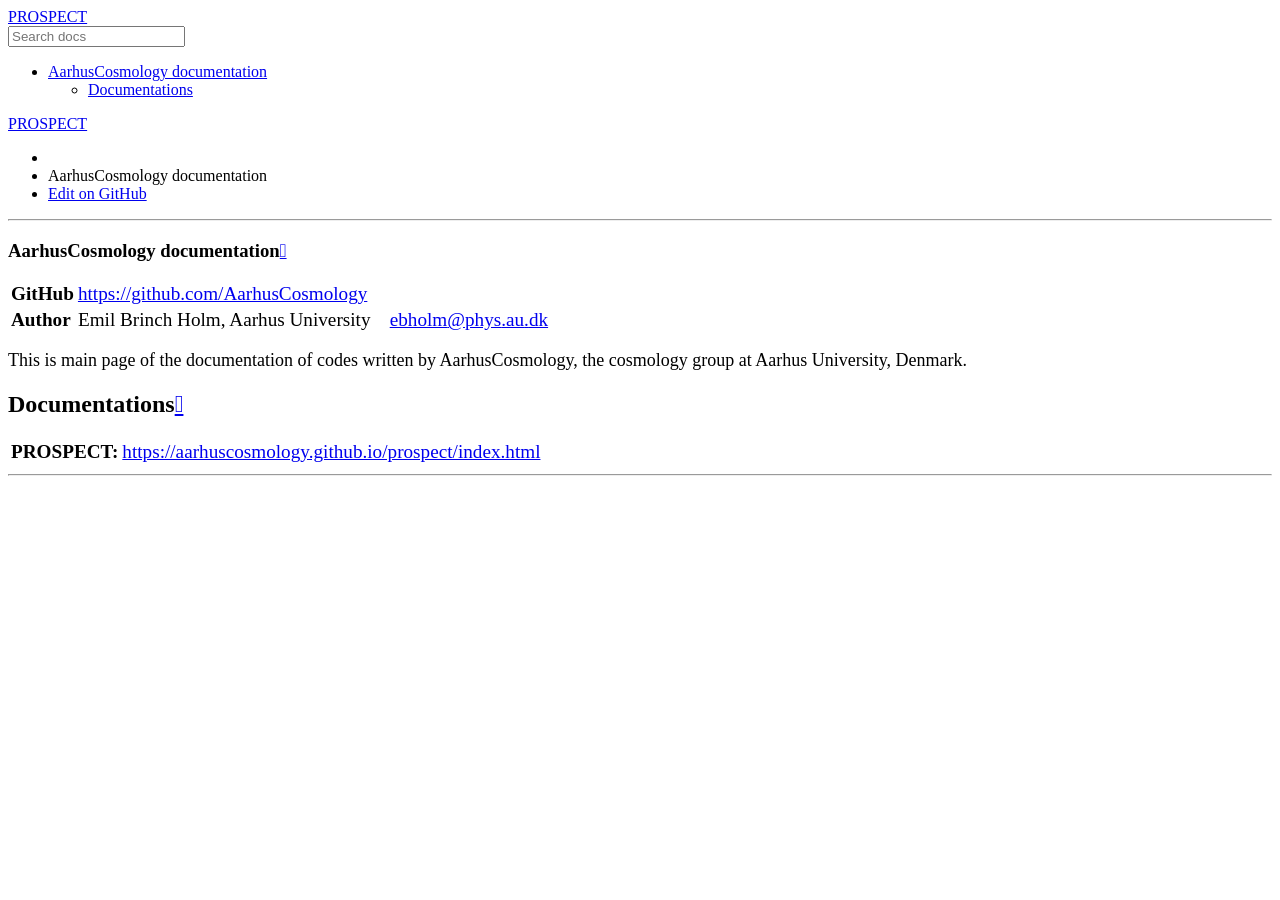
==== index.html @ 202ec763 "Uploaded main page" ====
<!DOCTYPE html>
<html class="writer-html5" lang="en" data-content_root="./">
<head>
  <meta charset="utf-8" /><meta name="generator" content="Docutils 0.18.1: http://docutils.sourceforge.net/" />

  <meta name="viewport" content="width=device-width, initial-scale=1.0" />
  <title>AarhusCosmology documentation &mdash; PROSPECT Documentation</title>
      <link rel="stylesheet" type="text/css" href="_static/pygments.css?v=dff21c97" />
      <link rel="stylesheet" type="text/css" href="_static/css/theme.css?v=19f00094" />
      <link rel="stylesheet" type="text/css" href="_static/copybutton.css?v=76b2166b" />
      <link rel="stylesheet" type="text/css" href="_static/tabs.css?v=a5c4661c" />
      <link rel="stylesheet" type="text/css" href="_static/custom.css" />

  
    <link rel="canonical" href="https://AarhusCosmology.github.io/prospect/index.html" />
  <!--[if lt IE 9]>
    <script src="_static/js/html5shiv.min.js"></script>
  <![endif]-->
  
        <script src="_static/jquery.js?v=5d32c60e"></script>
        <script src="_static/_sphinx_javascript_frameworks_compat.js?v=2cd50e6c"></script>
        <script src="_static/documentation_options.js?v=5929fcd5"></script>
        <script src="_static/doctools.js?v=888ff710"></script>
        <script src="_static/sphinx_highlight.js?v=dc90522c"></script>
        <script src="_static/clipboard.min.js?v=a7894cd8"></script>
        <script src="_static/copybutton.js?v=df1a032d"></script>
    <script src="_static/js/theme.js"></script>
    <link rel="index" title="Index" href="genindex.html" />
    <link rel="search" title="Search" href="search.html" /> 
</head>

<body class="wy-body-for-nav"> 
  <div class="wy-grid-for-nav">
    <nav data-toggle="wy-nav-shift" class="wy-nav-side">
      <div class="wy-side-scroll">
        <div class="wy-side-nav-search" >

          
          
          <a href="#" class="icon icon-home">
            PROSPECT
          </a>
<div role="search">
  <form id="rtd-search-form" class="wy-form" action="search.html" method="get">
    <input type="text" name="q" placeholder="Search docs" aria-label="Search docs" />
    <input type="hidden" name="check_keywords" value="yes" />
    <input type="hidden" name="area" value="default" />
  </form>
</div>
        </div><div class="wy-menu wy-menu-vertical" data-spy="affix" role="navigation" aria-label="Navigation menu">
              <!-- Local TOC -->
              <div class="local-toc"><ul>
<li><a class="reference internal" href="#">AarhusCosmology documentation</a><ul>
<li><a class="reference internal" href="#documentations">Documentations</a></li>
</ul>
</li>
</ul>
</div>
        </div>
      </div>
    </nav>

    <section data-toggle="wy-nav-shift" class="wy-nav-content-wrap"><nav class="wy-nav-top" aria-label="Mobile navigation menu" >
          <i data-toggle="wy-nav-top" class="fa fa-bars"></i>
          <a href="#">PROSPECT</a>
      </nav>

      <div class="wy-nav-content">
        <div class="rst-content style-external-links">
          <div role="navigation" aria-label="Page navigation">
  <ul class="wy-breadcrumbs">
      <li><a href="#" class="icon icon-home" aria-label="Home"></a></li>
      <li class="breadcrumb-item active">AarhusCosmology documentation</li>
      <li class="wy-breadcrumbs-aside">
              <a href="https://github.com///blob/index.rst" class="fa fa-github"> Edit on GitHub</a>
      </li>
  </ul>
  <hr/>
</div>
          <div role="main" class="document" itemscope="itemscope" itemtype="http://schema.org/Article">
           <div itemprop="articleBody">
             
  <section id="aarhuscosmology-documentation">
<h1>AarhusCosmology documentation<a class="headerlink" href="#aarhuscosmology-documentation" title="Link to this heading"></a></h1>
<table class="docutils field-list" style="font-size:120%">
<col class="field-name" />
<col class="field-body" />
<tbody valign="top">
<tr><td class="field-name"><b>GitHub</b></td><td class="field-body"><a class="reference external" href="https://github.com/AarhusCosmology">https://github.com/AarhusCosmology</a>&emsp;</td></tr>
<tr><td class="field-name"><b>Author</b></td><td class="field-body">Emil Brinch Holm, Aarhus University&emsp;<a class="reference external" href="mailto:ebholm&#37;&#52;&#48;phys&#46;au&#46;dk">ebholm<span>&#64;</span>phys<span>&#46;</span>au<span>&#46;</span>dk</a></td></tr>
</tbody>
</table><p><span class="raw-html"><font size="+1">This is main page of the documentation of codes written by AarhusCosmology, the cosmology group at Aarhus University, Denmark.</font></span></p>
<section id="documentations">
<h2>Documentations<a class="headerlink" href="#documentations" title="Link to this heading"></a></h2>
<table class="docutils field-list" style="font-size:120%">
<col class="field-name" />
<col class="field-body" />
<tbody valign="top">
<tr><td class="field-name"><b>PROSPECT:</b></td><td class="field-body"><a class="reference external" href="https://aarhuscosmology.github.io/prospect/index.html">https://aarhuscosmology.github.io/prospect/index.html</a>&emsp;</td></tr>
</tbody>
</table><div class="toctree-wrapper compound">
</div>
</section>
</section>


           </div>
          </div>
          <footer>

  <hr/>

  <div role="contentinfo">
    <p></p>
  </div>

   

</footer>
        </div>
      </div>
    </section>
  </div>
  <script>
      jQuery(function () {
          SphinxRtdTheme.Navigation.enable(true);
      });
  </script> 

</body>
</html>
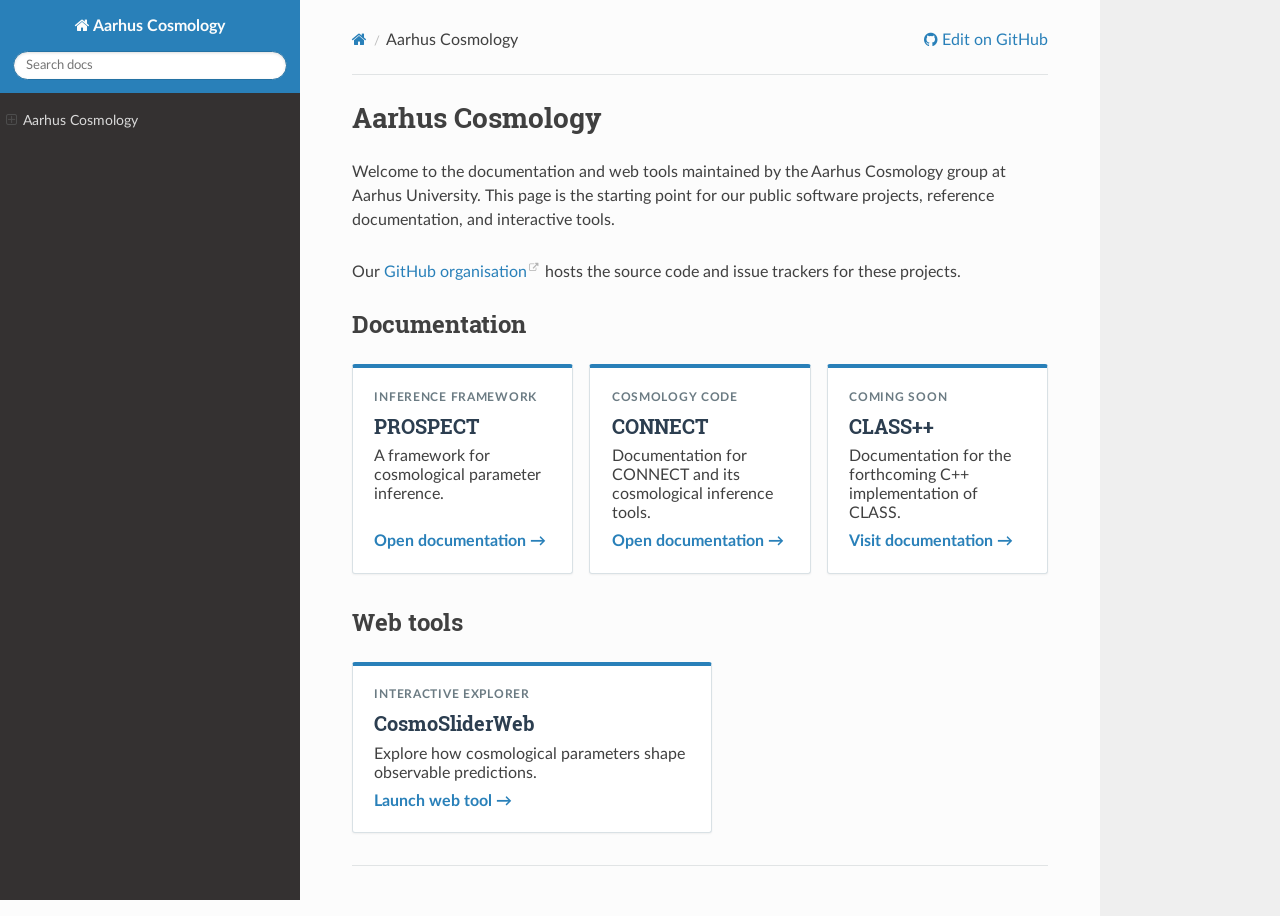
==== commit 966879a3: "Refresh Aarhus Cosmology landing page" ====
--- a/index.html
+++ b/index.html
@@ -1,29 +1,26 @@
+
+
 <!DOCTYPE html>
 <html class="writer-html5" lang="en" data-content_root="./">
 <head>
-  <meta charset="utf-8" /><meta name="generator" content="Docutils 0.18.1: http://docutils.sourceforge.net/" />
+  <meta charset="utf-8" /><meta name="viewport" content="width=device-width, initial-scale=1" />
 
   <meta name="viewport" content="width=device-width, initial-scale=1.0" />
-  <title>AarhusCosmology documentation &mdash; PROSPECT Documentation</title>
-      <link rel="stylesheet" type="text/css" href="_static/pygments.css?v=dff21c97" />
-      <link rel="stylesheet" type="text/css" href="_static/css/theme.css?v=19f00094" />
+  <title>Aarhus Cosmology &mdash; Aarhus Cosmology: Documentation &amp; Tools</title>
+      <link rel="stylesheet" type="text/css" href="_static/pygments.css?v=9451782c" />
+      <link rel="stylesheet" type="text/css" href="_static/css/theme.css?v=9edc463e" />
       <link rel="stylesheet" type="text/css" href="_static/copybutton.css?v=76b2166b" />
-      <link rel="stylesheet" type="text/css" href="_static/tabs.css?v=a5c4661c" />
-      <link rel="stylesheet" type="text/css" href="_static/custom.css" />
+      <link rel="stylesheet" type="text/css" href="_static/custom.css?v=d72ffbf7" />
 
   
-    <link rel="canonical" href="https://AarhusCosmology.github.io/prospect/index.html" />
-  <!--[if lt IE 9]>
-    <script src="_static/js/html5shiv.min.js"></script>
-  <![endif]-->
-  
-        <script src="_static/jquery.js?v=5d32c60e"></script>
-        <script src="_static/_sphinx_javascript_frameworks_compat.js?v=2cd50e6c"></script>
-        <script src="_static/documentation_options.js?v=5929fcd5"></script>
-        <script src="_static/doctools.js?v=888ff710"></script>
-        <script src="_static/sphinx_highlight.js?v=dc90522c"></script>
-        <script src="_static/clipboard.min.js?v=a7894cd8"></script>
-        <script src="_static/copybutton.js?v=df1a032d"></script>
+    <link rel="canonical" href="https://aarhuscosmology.github.io/index.html" />
+      <script src="_static/jquery.js?v=5d32c60e"></script>
+      <script src="_static/_sphinx_javascript_frameworks_compat.js?v=2cd50e6c"></script>
+      <script src="_static/documentation_options.js?v=5929fcd5"></script>
+      <script src="_static/doctools.js?v=fd6eb6e6"></script>
+      <script src="_static/sphinx_highlight.js?v=6ffebe34"></script>
+      <script src="_static/clipboard.min.js?v=a7894cd8"></script>
+      <script src="_static/copybutton.js?v=df1a032d"></script>
     <script src="_static/js/theme.js"></script>
     <link rel="index" title="Index" href="genindex.html" />
     <link rel="search" title="Search" href="search.html" /> 
@@ -38,7 +35,7 @@
           
           
           <a href="#" class="icon icon-home">
-            PROSPECT
+            Aarhus Cosmology
           </a>
 <div role="search">
   <form id="rtd-search-form" class="wy-form" action="search.html" method="get">
@@ -50,8 +47,9 @@
         </div><div class="wy-menu wy-menu-vertical" data-spy="affix" role="navigation" aria-label="Navigation menu">
               <!-- Local TOC -->
               <div class="local-toc"><ul>
-<li><a class="reference internal" href="#">AarhusCosmology documentation</a><ul>
-<li><a class="reference internal" href="#documentations">Documentations</a></li>
+<li><a class="reference internal" href="#">Aarhus Cosmology</a><ul>
+<li><a class="reference internal" href="#documentation">Documentation</a></li>
+<li><a class="reference internal" href="#web-tools">Web tools</a></li>
 </ul>
 </li>
 </ul>
@@ -62,7 +60,7 @@
 
     <section data-toggle="wy-nav-shift" class="wy-nav-content-wrap"><nav class="wy-nav-top" aria-label="Mobile navigation menu" >
           <i data-toggle="wy-nav-top" class="fa fa-bars"></i>
-          <a href="#">PROSPECT</a>
+          <a href="#">Aarhus Cosmology</a>
       </nav>
 
       <div class="wy-nav-content">
@@ -70,9 +68,9 @@
           <div role="navigation" aria-label="Page navigation">
   <ul class="wy-breadcrumbs">
       <li><a href="#" class="icon icon-home" aria-label="Home"></a></li>
-      <li class="breadcrumb-item active">AarhusCosmology documentation</li>
+      <li class="breadcrumb-item active">Aarhus Cosmology</li>
       <li class="wy-breadcrumbs-aside">
-              <a href="https://github.com///blob/index.rst" class="fa fa-github"> Edit on GitHub</a>
+              <a href="https://github.com/AarhusCosmology/aarhuscosmology.github.io/blob/main/index.rst" class="fa fa-github"> Edit on GitHub</a>
       </li>
   </ul>
   <hr/>
@@ -80,27 +78,45 @@
           <div role="main" class="document" itemscope="itemscope" itemtype="http://schema.org/Article">
            <div itemprop="articleBody">
              
-  <section id="aarhuscosmology-documentation">
-<h1>AarhusCosmology documentation<a class="headerlink" href="#aarhuscosmology-documentation" title="Link to this heading"></a></h1>
-<table class="docutils field-list" style="font-size:120%">
-<col class="field-name" />
-<col class="field-body" />
-<tbody valign="top">
-<tr><td class="field-name"><b>GitHub</b></td><td class="field-body"><a class="reference external" href="https://github.com/AarhusCosmology">https://github.com/AarhusCosmology</a>&emsp;</td></tr>
-<tr><td class="field-name"><b>Author</b></td><td class="field-body">Emil Brinch Holm, Aarhus University&emsp;<a class="reference external" href="mailto:ebholm&#37;&#52;&#48;phys&#46;au&#46;dk">ebholm<span>&#64;</span>phys<span>&#46;</span>au<span>&#46;</span>dk</a></td></tr>
-</tbody>
-</table><p><span class="raw-html"><font size="+1">This is main page of the documentation of codes written by AarhusCosmology, the cosmology group at Aarhus University, Denmark.</font></span></p>
-<section id="documentations">
-<h2>Documentations<a class="headerlink" href="#documentations" title="Link to this heading"></a></h2>
-<table class="docutils field-list" style="font-size:120%">
-<col class="field-name" />
-<col class="field-body" />
-<tbody valign="top">
-<tr><td class="field-name"><b>PROSPECT:</b></td><td class="field-body"><a class="reference external" href="https://aarhuscosmology.github.io/prospect/index.html">https://aarhuscosmology.github.io/prospect/index.html</a>&emsp;</td></tr>
-</tbody>
-</table><div class="toctree-wrapper compound">
-</div>
-</section>
+  <section id="aarhus-cosmology">
+<h1>Aarhus Cosmology<a class="headerlink" href="#aarhus-cosmology" title="Link to this heading"></a></h1>
+<p>Welcome to the documentation and web tools maintained by the Aarhus Cosmology
+group at Aarhus University. This page is the starting point for our public
+software projects, reference documentation, and interactive tools.</p>
+<p>Our <a class="reference external" href="https://github.com/AarhusCosmology">GitHub organisation</a> hosts the
+source code and issue trackers for these projects.</p>
+<section id="documentation">
+<h2>Documentation<a class="headerlink" href="#documentation" title="Link to this heading"></a></h2>
+<div class="resource-grid">
+  <a class="resource-card" href="https://aarhuscosmology.github.io/prospect/">
+    <span class="resource-type">Inference framework</span>
+    <strong>PROSPECT</strong>
+    <span>A framework for cosmological parameter inference.</span>
+    <span class="resource-link">Open documentation <span aria-hidden="true">&#8594;</span></span>
+  </a>
+  <a class="resource-card" href="https://aarhuscosmology.github.io/connect_public/">
+    <span class="resource-type">Cosmology code</span>
+    <strong>CONNECT</strong>
+    <span>Documentation for CONNECT and its cosmological inference tools.</span>
+    <span class="resource-link">Open documentation <span aria-hidden="true">&#8594;</span></span>
+  </a>
+  <a class="resource-card" href="https://aarhuscosmology.github.io/CLASSpp">
+    <span class="resource-type">Coming soon</span>
+    <strong>CLASS++</strong>
+    <span>Documentation for the forthcoming C++ implementation of CLASS.</span>
+    <span class="resource-link">Visit documentation <span aria-hidden="true">&#8594;</span></span>
+  </a>
+</div></section>
+<section id="web-tools">
+<h2>Web tools<a class="headerlink" href="#web-tools" title="Link to this heading"></a></h2>
+<div class="resource-grid resource-grid-tools">
+  <a class="resource-card" href="https://aarhuscosmology.github.io/CosmoSliderWeb/">
+    <span class="resource-type">Interactive explorer</span>
+    <strong>CosmoSliderWeb</strong>
+    <span>Explore how cosmological parameters shape observable predictions.</span>
+    <span class="resource-link">Launch web tool <span aria-hidden="true">&#8594;</span></span>
+  </a>
+</div></section>
 </section>
 
 
--- a/_static/pygments.css
+++ b/_static/pygments.css
@@ -0,0 +1,75 @@
+pre { line-height: 125%; }
+td.linenos .normal { color: #666666; background-color: transparent; padding-left: 5px; padding-right: 5px; }
+span.linenos { color: #666666; background-color: transparent; padding-left: 5px; padding-right: 5px; }
+td.linenos .special { color: #000000; background-color: #ffffc0; padding-left: 5px; padding-right: 5px; }
+span.linenos.special { color: #000000; background-color: #ffffc0; padding-left: 5px; padding-right: 5px; }
+.highlight .hll { background-color: #ffffcc }
+.highlight { background: #f6f6f6; }
+.highlight .c { color: #688F98; font-style: italic } /* Comment */
+.highlight .err { border: 1px solid #F00 } /* Error */
+.highlight .k { color: #007020; font-weight: bold } /* Keyword */
+.highlight .o { color: #666 } /* Operator */
+.highlight .ch { color: #688F98; font-style: italic } /* Comment.Hashbang */
+.highlight .cm { color: #688F98; font-style: italic } /* Comment.Multiline */
+.highlight .cp { color: #007020 } /* Comment.Preproc */
+.highlight .cpf { color: #688F98; font-style: italic } /* Comment.PreprocFile */
+.highlight .c1 { color: #688F98; font-style: italic } /* Comment.Single */
+.highlight .cs { color: #688F98; background-color: #FFF0F0 } /* Comment.Special */
+.highlight .gd { color: #A00000 } /* Generic.Deleted */
+.highlight .ge { font-style: italic } /* Generic.Emph */
+.highlight .ges { font-weight: bold; font-style: italic } /* Generic.EmphStrong */
+.highlight .gr { color: #F00 } /* Generic.Error */
+.highlight .gh { color: #000080; font-weight: bold } /* Generic.Heading */
+.highlight .gi { color: #00A000 } /* Generic.Inserted */
+.highlight .go { color: #888 } /* Generic.Output */
+.highlight .gp { color: #C65D09; font-weight: bold } /* Generic.Prompt */
+.highlight .gs { font-weight: bold } /* Generic.Strong */
+.highlight .gu { color: #800080; font-weight: bold } /* Generic.Subheading */
+.highlight .gt { color: #04D } /* Generic.Traceback */
+.highlight .kc { color: #007020; font-weight: bold } /* Keyword.Constant */
+.highlight .kd { color: #007020; font-weight: bold } /* Keyword.Declaration */
+.highlight .kn { color: #007020; font-weight: bold } /* Keyword.Namespace */
+.highlight .kp { color: #007020 } /* Keyword.Pseudo */
+.highlight .kr { color: #007020; font-weight: bold } /* Keyword.Reserved */
+.highlight .kt { color: #902000 } /* Keyword.Type */
+.highlight .m { color: #40A070 } /* Literal.Number */
+.highlight .s { color: #4070A0 } /* Literal.String */
+.highlight .na { color: #4070A0 } /* Name.Attribute */
+.highlight .nb { color: #007020 } /* Name.Builtin */
+.highlight .nc { color: #0E84B5; font-weight: bold } /* Name.Class */
+.highlight .no { color: #60ADD5 } /* Name.Constant */
+.highlight .nd { color: #555; font-weight: bold } /* Name.Decorator */
+.highlight .ni { color: #D55537; font-weight: bold } /* Name.Entity */
+.highlight .ne { color: #007020 } /* Name.Exception */
+.highlight .nf { color: #06287E } /* Name.Function */
+.highlight .nl { color: #002070; font-weight: bold } /* Name.Label */
+.highlight .nn { color: #0E84B5; font-weight: bold } /* Name.Namespace */
+.highlight .nt { color: #062873; font-weight: bold } /* Name.Tag */
+.highlight .nv { color: #D27A0A } /* Name.Variable */
+.highlight .ow { color: #007020; font-weight: bold } /* Operator.Word */
+.highlight .w { color: #BBB } /* Text.Whitespace */
+.highlight .mb { color: #40A070 } /* Literal.Number.Bin */
+.highlight .mf { color: #40A070 } /* Literal.Number.Float */
+.highlight .mh { color: #40A070 } /* Literal.Number.Hex */
+.highlight .mi { color: #40A070 } /* Literal.Number.Integer */
+.highlight .mo { color: #40A070 } /* Literal.Number.Oct */
+.highlight .sa { color: #4070A0 } /* Literal.String.Affix */
+.highlight .sb { color: #4070A0 } /* Literal.String.Backtick */
+.highlight .sc { color: #4070A0 } /* Literal.String.Char */
+.highlight .dl { color: #4070A0 } /* Literal.String.Delimiter */
+.highlight .sd { color: #4070A0; font-style: italic } /* Literal.String.Doc */
+.highlight .s2 { color: #4070A0 } /* Literal.String.Double */
+.highlight .se { color: #4070A0; font-weight: bold } /* Literal.String.Escape */
+.highlight .sh { color: #4070A0 } /* Literal.String.Heredoc */
+.highlight .si { color: #70A0D0; font-style: italic } /* Literal.String.Interpol */
+.highlight .sx { color: #C65D09 } /* Literal.String.Other */
+.highlight .sr { color: #235388 } /* Literal.String.Regex */
+.highlight .s1 { color: #4070A0 } /* Literal.String.Single */
+.highlight .ss { color: #517918 } /* Literal.String.Symbol */
+.highlight .bp { color: #007020 } /* Name.Builtin.Pseudo */
+.highlight .fm { color: #06287E } /* Name.Function.Magic */
+.highlight .vc { color: #D27A0A } /* Name.Variable.Class */
+.highlight .vg { color: #D27A0A } /* Name.Variable.Global */
+.highlight .vi { color: #D27A0A } /* Name.Variable.Instance */
+.highlight .vm { color: #D27A0A } /* Name.Variable.Magic */
+.highlight .il { color: #40A070 } /* Literal.Number.Integer.Long */
--- a/_static/css/theme.css
+++ b/_static/css/theme.css
@@ -0,0 +1,4 @@
+html{box-sizing:border-box}*,:after,:before{box-sizing:inherit}article,aside,details,figcaption,figure,footer,header,hgroup,nav,section{display:block}audio,canvas,video{display:inline-block;*display:inline;*zoom:1}[hidden],audio:not([controls]){display:none}*{-webkit-box-sizing:border-box;-moz-box-sizing:border-box;box-sizing:border-box}html{font-size:100%;-webkit-text-size-adjust:100%;-ms-text-size-adjust:100%}body{margin:0}a:active,a:hover{outline:0}abbr[title]{border-bottom:1px dotted}b,strong{font-weight:700}blockquote{margin:0}dfn{font-style:italic}ins{background:#ff9;text-decoration:none}ins,mark{color:#000}mark{background:#ff0;font-style:italic;font-weight:700}.rst-content code,.rst-content tt,code,kbd,pre,samp{font-family:monospace,serif;_font-family:courier new,monospace;font-size:1em}pre{white-space:pre}q{quotes:none}q:after,q:before{content:"";content:none}small{font-size:85%}sub,sup{font-size:75%;line-height:0;position:relative;vertical-align:baseline}sup{top:-.5em}sub{bottom:-.25em}dl,ol,ul{margin:0;padding:0;list-style:none;list-style-image:none}li{list-style:none}dd{margin:0}img{border:0;-ms-interpolation-mode:bicubic;vertical-align:middle;max-width:100%}svg:not(:root){overflow:hidden}figure,form{margin:0}label{cursor:pointer}button,input,select,textarea{font-size:100%;margin:0;vertical-align:baseline;*vertical-align:middle}button,input{line-height:normal}button,input[type=button],input[type=reset],input[type=submit]{cursor:pointer;-webkit-appearance:button;*overflow:visible}button[disabled],input[disabled]{cursor:default}input[type=search]{-webkit-appearance:textfield;-moz-box-sizing:content-box;-webkit-box-sizing:content-box;box-sizing:content-box}textarea{resize:vertical}table{border-collapse:collapse;border-spacing:0}td{vertical-align:top}.chromeframe{margin:.2em 0;background:#ccc;color:#000;padding:.2em 0}.ir{display:block;border:0;text-indent:-999em;overflow:hidden;background-color:transparent;background-repeat:no-repeat;text-align:left;direction:ltr;*line-height:0}.ir br{display:none}.hidden{display:none!important;visibility:hidden}.visuallyhidden{border:0;clip:rect(0 0 0 0);height:1px;margin:-1px;overflow:hidden;padding:0;position:absolute;width:1px}.visuallyhidden.focusable:active,.visuallyhidden.focusable:focus{clip:auto;height:auto;margin:0;overflow:visible;position:static;width:auto}.invisible{visibility:hidden}.relative{position:relative}big,small{font-size:100%}@media print{body,html,section{background:none!important}*{box-shadow:none!important;text-shadow:none!important;filter:none!important;-ms-filter:none!important}a,a:visited{text-decoration:underline}.ir a:after,a[href^="#"]:after,a[href^="javascript:"]:after{content:""}blockquote,pre{page-break-inside:avoid}thead{display:table-header-group}img,tr{page-break-inside:avoid}img{max-width:100%!important}@page{margin:.5cm}.rst-content .toctree-wrapper>p.caption,h2,h3,p{orphans:3;widows:3}.rst-content .toctree-wrapper>p.caption,h2,h3{page-break-after:avoid}}.btn,.fa:before,.icon:before,.rst-content .admonition,.rst-content .admonition-title:before,.rst-content .admonition-todo,.rst-content .attention,.rst-content .caution,.rst-content .code-block-caption .headerlink:before,.rst-content .danger,.rst-content .eqno .headerlink:before,.rst-content .error,.rst-content .hint,.rst-content .important,.rst-content .note,.rst-content .seealso,.rst-content .tip,.rst-content .warning,.rst-content code.download span:first-child:before,.rst-content dl dt .headerlink:before,.rst-content h1 .headerlink:before,.rst-content h2 .headerlink:before,.rst-content h3 .headerlink:before,.rst-content h4 .headerlink:before,.rst-content h5 .headerlink:before,.rst-content h6 .headerlink:before,.rst-content p.caption .headerlink:before,.rst-content p .headerlink:before,.rst-content table>caption .headerlink:before,.rst-content tt.download span:first-child:before,.wy-alert,.wy-dropdown .caret:before,.wy-inline-validate.wy-inline-validate-danger .wy-input-context:before,.wy-inline-validate.wy-inline-validate-info .wy-input-context:before,.wy-inline-validate.wy-inline-validate-success .wy-input-context:before,.wy-inline-validate.wy-inline-validate-warning .wy-input-context:before,.wy-menu-vertical li.current>a button.toctree-expand:before,.wy-menu-vertical li.on a button.toctree-expand:before,.wy-menu-vertical li button.toctree-expand:before,input[type=color],input[type=date],input[type=datetime-local],input[type=datetime],input[type=email],input[type=month],input[type=number],input[type=password],input[type=search],input[type=tel],input[type=text],input[type=time],input[type=url],input[type=week],select,textarea{-webkit-font-smoothing:antialiased}.clearfix{*zoom:1}.clearfix:after,.clearfix:before{display:table;content:""}.clearfix:after{clear:both}/*!
+ *  Font Awesome 4.7.0 by @davegandy - http://fontawesome.io - @fontawesome
+ *  License - http://fontawesome.io/license (Font: SIL OFL 1.1, CSS: MIT License)
+ */@font-face{font-family:FontAwesome;src:url(fonts/fontawesome-webfont.eot?674f50d287a8c48dc19ba404d20fe713);src:url(fonts/fontawesome-webfont.eot?674f50d287a8c48dc19ba404d20fe713?#iefix&v=4.7.0) format("embedded-opentype"),url(fonts/fontawesome-webfont.woff2?af7ae505a9eed503f8b8e6982036873e) format("woff2"),url(fonts/fontawesome-webfont.woff?fee66e712a8a08eef5805a46892932ad) format("woff"),url(fonts/fontawesome-webfont.ttf?b06871f281fee6b241d60582ae9369b9) format("truetype"),url(fonts/fontawesome-webfont.svg?912ec66d7572ff821749319396470bde#fontawesomeregular) format("svg");font-weight:400;font-style:normal}.fa,.icon,.rst-content .admonition-title,.rst-content .code-block-caption .headerlink,.rst-content .eqno .headerlink,.rst-content code.download span:first-child,.rst-content dl dt .headerlink,.rst-content h1 .headerlink,.rst-content h2 .headerlink,.rst-content h3 .headerlink,.rst-content h4 .headerlink,.rst-content h5 .headerlink,.rst-content h6 .headerlink,.rst-content p.caption .headerlink,.rst-content p .headerlink,.rst-content table>caption .headerlink,.rst-content tt.download span:first-child,.wy-menu-vertical li.current>a button.toctree-expand,.wy-menu-vertical li.on a button.toctree-expand,.wy-menu-vertical li button.toctree-expand{display:inline-block;font:normal normal normal 14px/1 FontAwesome;font-size:inherit;text-rendering:auto;-webkit-font-smoothing:antialiased;-moz-osx-font-smoothing:grayscale}.fa-lg{font-size:1.33333em;line-height:.75em;vertical-align:-15%}.fa-2x{font-size:2em}.fa-3x{font-size:3em}.fa-4x{font-size:4em}.fa-5x{font-size:5em}.fa-fw{width:1.28571em;text-align:center}.fa-ul{padding-left:0;margin-left:2.14286em;list-style-type:none}.fa-ul>li{position:relative}.fa-li{position:absolute;left:-2.14286em;width:2.14286em;top:.14286em;text-align:center}.fa-li.fa-lg{left:-1.85714em}.fa-border{padding:.2em .25em .15em;border:.08em solid #eee;border-radius:.1em}.fa-pull-left{float:left}.fa-pull-right{float:right}.fa-pull-left.icon,.fa.fa-pull-left,.rst-content .code-block-caption .fa-pull-left.headerlink,.rst-content .eqno .fa-pull-left.headerlink,.rst-content .fa-pull-left.admonition-title,.rst-content code.download span.fa-pull-left:first-child,.rst-content dl dt .fa-pull-left.headerlink,.rst-content h1 .fa-pull-left.headerlink,.rst-content h2 .fa-pull-left.headerlink,.rst-content h3 .fa-pull-left.headerlink,.rst-content h4 .fa-pull-left.headerlink,.rst-content h5 .fa-pull-left.headerlink,.rst-content h6 .fa-pull-left.headerlink,.rst-content p .fa-pull-left.headerlink,.rst-content table>caption .fa-pull-left.headerlink,.rst-content tt.download span.fa-pull-left:first-child,.wy-menu-vertical li.current>a button.fa-pull-left.toctree-expand,.wy-menu-vertical li.on a button.fa-pull-left.toctree-expand,.wy-menu-vertical li button.fa-pull-left.toctree-expand{margin-right:.3em}.fa-pull-right.icon,.fa.fa-pull-right,.rst-content .code-block-caption .fa-pull-right.headerlink,.rst-content .eqno .fa-pull-right.headerlink,.rst-content .fa-pull-right.admonition-title,.rst-content code.download span.fa-pull-right:first-child,.rst-content dl dt .fa-pull-right.headerlink,.rst-content h1 .fa-pull-right.headerlink,.rst-content h2 .fa-pull-right.headerlink,.rst-content h3 .fa-pull-right.headerlink,.rst-content h4 .fa-pull-right.headerlink,.rst-content h5 .fa-pull-right.headerlink,.rst-content h6 .fa-pull-right.headerlink,.rst-content p .fa-pull-right.headerlink,.rst-content table>caption .fa-pull-right.headerlink,.rst-content tt.download span.fa-pull-right:first-child,.wy-menu-vertical li.current>a button.fa-pull-right.toctree-expand,.wy-menu-vertical li.on a button.fa-pull-right.toctree-expand,.wy-menu-vertical li button.fa-pull-right.toctree-expand{margin-left:.3em}.pull-right{float:right}.pull-left{float:left}.fa.pull-left,.pull-left.icon,.rst-content .code-block-caption .pull-left.headerlink,.rst-content .eqno .pull-left.headerlink,.rst-content .pull-left.admonition-title,.rst-content code.download span.pull-left:first-child,.rst-content dl dt .pull-left.headerlink,.rst-content h1 .pull-left.headerlink,.rst-content h2 .pull-left.headerlink,.rst-content h3 .pull-left.headerlink,.rst-content h4 .pull-left.headerlink,.rst-content h5 .pull-left.headerlink,.rst-content h6 .pull-left.headerlink,.rst-content p .pull-left.headerlink,.rst-content table>caption .pull-left.headerlink,.rst-content tt.download span.pull-left:first-child,.wy-menu-vertical li.current>a button.pull-left.toctree-expand,.wy-menu-vertical li.on a button.pull-left.toctree-expand,.wy-menu-vertical li button.pull-left.toctree-expand{margin-right:.3em}.fa.pull-right,.pull-right.icon,.rst-content .code-block-caption .pull-right.headerlink,.rst-content .eqno .pull-right.headerlink,.rst-content .pull-right.admonition-title,.rst-content code.download span.pull-right:first-child,.rst-content dl dt .pull-right.headerlink,.rst-content h1 .pull-right.headerlink,.rst-content h2 .pull-right.headerlink,.rst-content h3 .pull-right.headerlink,.rst-content h4 .pull-right.headerlink,.rst-content h5 .pull-right.headerlink,.rst-content h6 .pull-right.headerlink,.rst-content p .pull-right.headerlink,.rst-content table>caption .pull-right.headerlink,.rst-content tt.download span.pull-right:first-child,.wy-menu-vertical li.current>a button.pull-right.toctree-expand,.wy-menu-vertical li.on a button.pull-right.toctree-expand,.wy-menu-vertical li button.pull-right.toctree-expand{margin-left:.3em}.fa-spin{-webkit-animation:fa-spin 2s linear infinite;animation:fa-spin 2s linear infinite}.fa-pulse{-webkit-animation:fa-spin 1s steps(8) infinite;animation:fa-spin 1s steps(8) infinite}@-webkit-keyframes fa-spin{0%{-webkit-transform:rotate(0deg);transform:rotate(0deg)}to{-webkit-transform:rotate(359deg);transform:rotate(359deg)}}@keyframes fa-spin{0%{-webkit-transform:rotate(0deg);transform:rotate(0deg)}to{-webkit-transform:rotate(359deg);transform:rotate(359deg)}}.fa-rotate-90{-ms-filter:"progid:DXImageTransform.Microsoft.BasicImage(rotation=1)";-webkit-transform:rotate(90deg);-ms-transform:rotate(90deg);transform:rotate(90deg)}.fa-rotate-180{-ms-filter:"progid:DXImageTransform.Microsoft.BasicImage(rotation=2)";-webkit-transform:rotate(180deg);-ms-transform:rotate(180deg);transform:rotate(180deg)}.fa-rotate-270{-ms-filter:"progid:DXImageTransform.Microsoft.BasicImage(rotation=3)";-webkit-transform:rotate(270deg);-ms-transform:rotate(270deg);transform:rotate(270deg)}.fa-flip-horizontal{-ms-filter:"progid:DXImageTransform.Microsoft.BasicImage(rotation=0, mirror=1)";-webkit-transform:scaleX(-1);-ms-transform:scaleX(-1);transform:scaleX(-1)}.fa-flip-vertical{-ms-filter:"progid:DXImageTransform.Microsoft.BasicImage(rotation=2, mirror=1)";-webkit-transform:scaleY(-1);-ms-transform:scaleY(-1);transform:scaleY(-1)}:root .fa-flip-horizontal,:root .fa-flip-vertical,:root .fa-rotate-90,:root .fa-rotate-180,:root .fa-rotate-270{filter:none}.fa-stack{position:relative;display:inline-block;width:2em;height:2em;line-height:2em;vertical-align:middle}.fa-stack-1x,.fa-stack-2x{position:absolute;left:0;width:100%;text-align:center}.fa-stack-1x{line-height:inherit}.fa-stack-2x{font-size:2em}.fa-inverse{color:#fff}.fa-glass:before{content:""}.fa-music:before{content:""}.fa-search:before,.icon-search:before{content:""}.fa-envelope-o:before{content:""}.fa-heart:before{content:""}.fa-star:before{content:""}.fa-star-o:before{content:""}.fa-user:before{content:""}.fa-film:before{content:""}.fa-th-large:before{content:""}.fa-th:before{content:""}.fa-th-list:before{content:""}.fa-check:before{content:""}.fa-close:before,.fa-remove:before,.fa-times:before{content:""}.fa-search-plus:before{content:""}.fa-search-minus:before{content:""}.fa-power-off:before{content:""}.fa-signal:before{content:""}.fa-cog:before,.fa-gear:before{content:""}.fa-trash-o:before{content:""}.fa-home:before,.icon-home:before{content:""}.fa-file-o:before{content:""}.fa-clock-o:before{content:""}.fa-road:before{content:""}.fa-download:before,.rst-content code.download span:first-child:before,.rst-content tt.download span:first-child:before{content:""}.fa-arrow-circle-o-down:before{content:""}.fa-arrow-circle-o-up:before{content:""}.fa-inbox:before{content:""}.fa-play-circle-o:before{content:""}.fa-repeat:before,.fa-rotate-right:before{content:""}.fa-refresh:before{content:""}.fa-list-alt:before{content:""}.fa-lock:before{content:""}.fa-flag:before{content:""}.fa-headphones:before{content:""}.fa-volume-off:before{content:""}.fa-volume-down:before{content:""}.fa-volume-up:before{content:""}.fa-qrcode:before{content:""}.fa-barcode:before{content:""}.fa-tag:before{content:""}.fa-tags:before{content:""}.fa-book:before,.icon-book:before{content:""}.fa-bookmark:before{content:""}.fa-print:before{content:""}.fa-camera:before{content:""}.fa-font:before{content:""}.fa-bold:before{content:""}.fa-italic:before{content:""}.fa-text-height:before{content:""}.fa-text-width:before{content:""}.fa-align-left:before{content:""}.fa-align-center:before{content:""}.fa-align-right:before{content:""}.fa-align-justify:before{content:""}.fa-list:before{content:""}.fa-dedent:before,.fa-outdent:before{content:""}.fa-indent:before{content:""}.fa-video-camera:before{content:""}.fa-image:before,.fa-photo:before,.fa-picture-o:before{content:""}.fa-pencil:before{content:""}.fa-map-marker:before{content:""}.fa-adjust:before{content:""}.fa-tint:before{content:""}.fa-edit:before,.fa-pencil-square-o:before{content:""}.fa-share-square-o:before{content:""}.fa-check-square-o:before{content:""}.fa-arrows:before{content:""}.fa-step-backward:before{content:""}.fa-fast-backward:before{content:""}.fa-backward:before{content:""}.fa-play:before{content:""}.fa-pause:before{content:""}.fa-stop:before{content:""}.fa-forward:before{content:""}.fa-fast-forward:before{content:""}.fa-step-forward:before{content:""}.fa-eject:before{content:""}.fa-chevron-left:before{content:""}.fa-chevron-right:before{content:""}.fa-plus-circle:before{content:""}.fa-minus-circle:before{content:""}.fa-times-circle:before,.wy-inline-validate.wy-inline-validate-danger .wy-input-context:before{content:""}.fa-check-circle:before,.wy-inline-validate.wy-inline-validate-success .wy-input-context:before{content:""}.fa-question-circle:before{content:""}.fa-info-circle:before{content:""}.fa-crosshairs:before{content:""}.fa-times-circle-o:before{content:""}.fa-check-circle-o:before{content:""}.fa-ban:before{content:""}.fa-arrow-left:before{content:""}.fa-arrow-right:before{content:""}.fa-arrow-up:before{content:""}.fa-arrow-down:before{content:""}.fa-mail-forward:before,.fa-share:before{content:""}.fa-expand:before{content:""}.fa-compress:before{content:""}.fa-plus:before{content:""}.fa-minus:before{content:""}.fa-asterisk:before{content:""}.fa-exclamation-circle:before,.rst-content .admonition-title:before,.wy-inline-validate.wy-inline-validate-info .wy-input-context:before,.wy-inline-validate.wy-inline-validate-warning .wy-input-context:before{content:""}.fa-gift:before{content:""}.fa-leaf:before{content:""}.fa-fire:before,.icon-fire:before{content:""}.fa-eye:before{content:""}.fa-eye-slash:before{content:""}.fa-exclamation-triangle:before,.fa-warning:before{content:""}.fa-plane:before{content:""}.fa-calendar:before{content:""}.fa-random:before{content:""}.fa-comment:before{content:""}.fa-magnet:before{content:""}.fa-chevron-up:before{content:""}.fa-chevron-down:before{content:""}.fa-retweet:before{content:""}.fa-shopping-cart:before{content:""}.fa-folder:before{content:""}.fa-folder-open:before{content:""}.fa-arrows-v:before{content:""}.fa-arrows-h:before{content:""}.fa-bar-chart-o:before,.fa-bar-chart:before{content:""}.fa-twitter-square:before{content:""}.fa-facebook-square:before{content:""}.fa-camera-retro:before{content:""}.fa-key:before{content:""}.fa-cogs:before,.fa-gears:before{content:""}.fa-comments:before{content:""}.fa-thumbs-o-up:before{content:""}.fa-thumbs-o-down:before{content:""}.fa-star-half:before{content:""}.fa-heart-o:before{content:""}.fa-sign-out:before{content:""}.fa-linkedin-square:before{content:""}.fa-thumb-tack:before{content:""}.fa-external-link:before{content:""}.fa-sign-in:before{content:""}.fa-trophy:before{content:""}.fa-github-square:before{content:""}.fa-upload:before{content:""}.fa-lemon-o:before{content:""}.fa-phone:before{content:""}.fa-square-o:before{content:""}.fa-bookmark-o:before{content:""}.fa-phone-square:before{content:""}.fa-twitter:before{content:""}.fa-facebook-f:before,.fa-facebook:before{content:""}.fa-github:before,.icon-github:before{content:""}.fa-unlock:before{content:""}.fa-credit-card:before{content:""}.fa-feed:before,.fa-rss:before{content:""}.fa-hdd-o:before{content:""}.fa-bullhorn:before{content:""}.fa-bell:before{content:""}.fa-certificate:before{content:""}.fa-hand-o-right:before{content:""}.fa-hand-o-left:before{content:""}.fa-hand-o-up:before{content:""}.fa-hand-o-down:before{content:""}.fa-arrow-circle-left:before,.icon-circle-arrow-left:before{content:""}.fa-arrow-circle-right:before,.icon-circle-arrow-right:before{content:""}.fa-arrow-circle-up:before{content:""}.fa-arrow-circle-down:before{content:""}.fa-globe:before{content:""}.fa-wrench:before{content:""}.fa-tasks:before{content:""}.fa-filter:before{content:""}.fa-briefcase:before{content:""}.fa-arrows-alt:before{content:""}.fa-group:before,.fa-users:before{content:""}.fa-chain:before,.fa-link:before,.icon-link:before{content:""}.fa-cloud:before{content:""}.fa-flask:before{content:""}.fa-cut:before,.fa-scissors:before{content:""}.fa-copy:before,.fa-files-o:before{content:""}.fa-paperclip:before{content:""}.fa-floppy-o:before,.fa-save:before{content:""}.fa-square:before{content:""}.fa-bars:before,.fa-navicon:before,.fa-reorder:before{content:""}.fa-list-ul:before{content:""}.fa-list-ol:before{content:""}.fa-strikethrough:before{content:""}.fa-underline:before{content:""}.fa-table:before{content:""}.fa-magic:before{content:""}.fa-truck:before{content:""}.fa-pinterest:before{content:""}.fa-pinterest-square:before{content:""}.fa-google-plus-square:before{content:""}.fa-google-plus:before{content:""}.fa-money:before{content:""}.fa-caret-down:before,.icon-caret-down:before,.wy-dropdown .caret:before{content:""}.fa-caret-up:before{content:""}.fa-caret-left:before{content:""}.fa-caret-right:before{content:""}.fa-columns:before{content:""}.fa-sort:before,.fa-unsorted:before{content:""}.fa-sort-desc:before,.fa-sort-down:before{content:""}.fa-sort-asc:before,.fa-sort-up:before{content:""}.fa-envelope:before{content:""}.fa-linkedin:before{content:""}.fa-rotate-left:before,.fa-undo:before{content:""}.fa-gavel:before,.fa-legal:before{content:""}.fa-dashboard:before,.fa-tachometer:before{content:""}.fa-comment-o:before{content:""}.fa-comments-o:before{content:""}.fa-bolt:before,.fa-flash:before{content:""}.fa-sitemap:before{content:""}.fa-umbrella:before{content:""}.fa-clipboard:before,.fa-paste:before{content:""}.fa-lightbulb-o:before{content:""}.fa-exchange:before{content:""}.fa-cloud-download:before{content:""}.fa-cloud-upload:before{content:""}.fa-user-md:before{content:""}.fa-stethoscope:before{content:""}.fa-suitcase:before{content:""}.fa-bell-o:before{content:""}.fa-coffee:before{content:""}.fa-cutlery:before{content:""}.fa-file-text-o:before{content:""}.fa-building-o:before{content:""}.fa-hospital-o:before{content:""}.fa-ambulance:before{content:""}.fa-medkit:before{content:""}.fa-fighter-jet:before{content:""}.fa-beer:before{content:""}.fa-h-square:before{content:""}.fa-plus-square:before{content:""}.fa-angle-double-left:before{content:""}.fa-angle-double-right:before{content:""}.fa-angle-double-up:before{content:""}.fa-angle-double-down:before{content:""}.fa-angle-left:before{content:""}.fa-angle-right:before{content:""}.fa-angle-up:before{content:""}.fa-angle-down:before{content:""}.fa-desktop:before{content:""}.fa-laptop:before{content:""}.fa-tablet:before{content:""}.fa-mobile-phone:before,.fa-mobile:before{content:""}.fa-circle-o:before{content:""}.fa-quote-left:before{content:""}.fa-quote-right:before{content:""}.fa-spinner:before{content:""}.fa-circle:before{content:""}.fa-mail-reply:before,.fa-reply:before{content:""}.fa-github-alt:before{content:""}.fa-folder-o:before{content:""}.fa-folder-open-o:before{content:""}.fa-smile-o:before{content:""}.fa-frown-o:before{content:""}.fa-meh-o:before{content:""}.fa-gamepad:before{content:""}.fa-keyboard-o:before{content:""}.fa-flag-o:before{content:""}.fa-flag-checkered:before{content:""}.fa-terminal:before{content:""}.fa-code:before{content:""}.fa-mail-reply-all:before,.fa-reply-all:before{content:""}.fa-star-half-empty:before,.fa-star-half-full:before,.fa-star-half-o:before{content:""}.fa-location-arrow:before{content:""}.fa-crop:before{content:""}.fa-code-fork:before{content:""}.fa-chain-broken:before,.fa-unlink:before{content:""}.fa-question:before{content:""}.fa-info:before{content:""}.fa-exclamation:before{content:""}.fa-superscript:before{content:""}.fa-subscript:before{content:""}.fa-eraser:before{content:""}.fa-puzzle-piece:before{content:""}.fa-microphone:before{content:""}.fa-microphone-slash:before{content:""}.fa-shield:before{content:""}.fa-calendar-o:before{content:""}.fa-fire-extinguisher:before{content:""}.fa-rocket:before{content:""}.fa-maxcdn:before{content:""}.fa-chevron-circle-left:before{content:""}.fa-chevron-circle-right:before{content:""}.fa-chevron-circle-up:before{content:""}.fa-chevron-circle-down:before{content:""}.fa-html5:before{content:""}.fa-css3:before{content:""}.fa-anchor:before{content:""}.fa-unlock-alt:before{content:""}.fa-bullseye:before{content:""}.fa-ellipsis-h:before{content:""}.fa-ellipsis-v:before{content:""}.fa-rss-square:before{content:""}.fa-play-circle:before{content:""}.fa-ticket:before{content:""}.fa-minus-square:before{content:""}.fa-minus-square-o:before,.wy-menu-vertical li.current>a button.toctree-expand:before,.wy-menu-vertical li.on a button.toctree-expand:before{content:""}.fa-level-up:before{content:""}.fa-level-down:before{content:""}.fa-check-square:before{content:""}.fa-pencil-square:before{content:""}.fa-external-link-square:before{content:""}.fa-share-square:before{content:""}.fa-compass:before{content:""}.fa-caret-square-o-down:before,.fa-toggle-down:before{content:""}.fa-caret-square-o-up:before,.fa-toggle-up:before{content:""}.fa-caret-square-o-right:before,.fa-toggle-right:before{content:""}.fa-eur:before,.fa-euro:before{content:""}.fa-gbp:before{content:""}.fa-dollar:before,.fa-usd:before{content:""}.fa-inr:before,.fa-rupee:before{content:""}.fa-cny:before,.fa-jpy:before,.fa-rmb:before,.fa-yen:before{content:""}.fa-rouble:before,.fa-rub:before,.fa-ruble:before{content:""}.fa-krw:before,.fa-won:before{content:""}.fa-bitcoin:before,.fa-btc:before{content:""}.fa-file:before{content:""}.fa-file-text:before{content:""}.fa-sort-alpha-asc:before{content:""}.fa-sort-alpha-desc:before{content:""}.fa-sort-amount-asc:before{content:""}.fa-sort-amount-desc:before{content:""}.fa-sort-numeric-asc:before{content:""}.fa-sort-numeric-desc:before{content:""}.fa-thumbs-up:before{content:""}.fa-thumbs-down:before{content:""}.fa-youtube-square:before{content:""}.fa-youtube:before{content:""}.fa-xing:before{content:""}.fa-xing-square:before{content:""}.fa-youtube-play:before{content:""}.fa-dropbox:before{content:""}.fa-stack-overflow:before{content:""}.fa-instagram:before{content:""}.fa-flickr:before{content:""}.fa-adn:before{content:""}.fa-bitbucket:before,.icon-bitbucket:before{content:""}.fa-bitbucket-square:before{content:""}.fa-tumblr:before{content:""}.fa-tumblr-square:before{content:""}.fa-long-arrow-down:before{content:""}.fa-long-arrow-up:before{content:""}.fa-long-arrow-left:before{content:""}.fa-long-arrow-right:before{content:""}.fa-apple:before{content:""}.fa-windows:before{content:""}.fa-android:before{content:""}.fa-linux:before{content:""}.fa-dribbble:before{content:""}.fa-skype:before{content:""}.fa-foursquare:before{content:""}.fa-trello:before{content:""}.fa-female:before{content:""}.fa-male:before{content:""}.fa-gittip:before,.fa-gratipay:before{content:""}.fa-sun-o:before{content:""}.fa-moon-o:before{content:""}.fa-archive:before{content:""}.fa-bug:before{content:""}.fa-vk:before{content:""}.fa-weibo:before{content:""}.fa-renren:before{content:""}.fa-pagelines:before{content:""}.fa-stack-exchange:before{content:""}.fa-arrow-circle-o-right:before{content:""}.fa-arrow-circle-o-left:before{content:""}.fa-caret-square-o-left:before,.fa-toggle-left:before{content:""}.fa-dot-circle-o:before{content:""}.fa-wheelchair:before{content:""}.fa-vimeo-square:before{content:""}.fa-try:before,.fa-turkish-lira:before{content:""}.fa-plus-square-o:before,.wy-menu-vertical li button.toctree-expand:before{content:""}.fa-space-shuttle:before{content:""}.fa-slack:before{content:""}.fa-envelope-square:before{content:""}.fa-wordpress:before{content:""}.fa-openid:before{content:""}.fa-bank:before,.fa-institution:before,.fa-university:before{content:""}.fa-graduation-cap:before,.fa-mortar-board:before{content:""}.fa-yahoo:before{content:""}.fa-google:before{content:""}.fa-reddit:before{content:""}.fa-reddit-square:before{content:""}.fa-stumbleupon-circle:before{content:""}.fa-stumbleupon:before{content:""}.fa-delicious:before{content:""}.fa-digg:before{content:""}.fa-pied-piper-pp:before{content:""}.fa-pied-piper-alt:before{content:""}.fa-drupal:before{content:""}.fa-joomla:before{content:""}.fa-language:before{content:""}.fa-fax:before{content:""}.fa-building:before{content:""}.fa-child:before{content:""}.fa-paw:before{content:""}.fa-spoon:before{content:""}.fa-cube:before{content:""}.fa-cubes:before{content:""}.fa-behance:before{content:""}.fa-behance-square:before{content:""}.fa-steam:before{content:""}.fa-steam-square:before{content:""}.fa-recycle:before{content:""}.fa-automobile:before,.fa-car:before{content:""}.fa-cab:before,.fa-taxi:before{content:""}.fa-tree:before{content:""}.fa-spotify:before{content:""}.fa-deviantart:before{content:""}.fa-soundcloud:before{content:""}.fa-database:before{content:""}.fa-file-pdf-o:before{content:""}.fa-file-word-o:before{content:""}.fa-file-excel-o:before{content:""}.fa-file-powerpoint-o:before{content:""}.fa-file-image-o:before,.fa-file-photo-o:before,.fa-file-picture-o:before{content:""}.fa-file-archive-o:before,.fa-file-zip-o:before{content:""}.fa-file-audio-o:before,.fa-file-sound-o:before{content:""}.fa-file-movie-o:before,.fa-file-video-o:before{content:""}.fa-file-code-o:before{content:""}.fa-vine:before{content:""}.fa-codepen:before{content:""}.fa-jsfiddle:before{content:""}.fa-life-bouy:before,.fa-life-buoy:before,.fa-life-ring:before,.fa-life-saver:before,.fa-support:before{content:""}.fa-circle-o-notch:before{content:""}.fa-ra:before,.fa-rebel:before,.fa-resistance:before{content:""}.fa-empire:before,.fa-ge:before{content:""}.fa-git-square:before{content:""}.fa-git:before{content:""}.fa-hacker-news:before,.fa-y-combinator-square:before,.fa-yc-square:before{content:""}.fa-tencent-weibo:before{content:""}.fa-qq:before{content:""}.fa-wechat:before,.fa-weixin:before{content:""}.fa-paper-plane:before,.fa-send:before{content:""}.fa-paper-plane-o:before,.fa-send-o:before{content:""}.fa-history:before{content:""}.fa-circle-thin:before{content:""}.fa-header:before{content:""}.fa-paragraph:before{content:""}.fa-sliders:before{content:""}.fa-share-alt:before{content:""}.fa-share-alt-square:before{content:""}.fa-bomb:before{content:""}.fa-futbol-o:before,.fa-soccer-ball-o:before{content:""}.fa-tty:before{content:""}.fa-binoculars:before{content:""}.fa-plug:before{content:""}.fa-slideshare:before{content:""}.fa-twitch:before{content:""}.fa-yelp:before{content:""}.fa-newspaper-o:before{content:""}.fa-wifi:before{content:""}.fa-calculator:before{content:""}.fa-paypal:before{content:""}.fa-google-wallet:before{content:""}.fa-cc-visa:before{content:""}.fa-cc-mastercard:before{content:""}.fa-cc-discover:before{content:""}.fa-cc-amex:before{content:""}.fa-cc-paypal:before{content:""}.fa-cc-stripe:before{content:""}.fa-bell-slash:before{content:""}.fa-bell-slash-o:before{content:""}.fa-trash:before{content:""}.fa-copyright:before{content:""}.fa-at:before{content:""}.fa-eyedropper:before{content:""}.fa-paint-brush:before{content:""}.fa-birthday-cake:before{content:""}.fa-area-chart:before{content:""}.fa-pie-chart:before{content:""}.fa-line-chart:before{content:""}.fa-lastfm:before{content:""}.fa-lastfm-square:before{content:""}.fa-toggle-off:before{content:""}.fa-toggle-on:before{content:""}.fa-bicycle:before{content:""}.fa-bus:before{content:""}.fa-ioxhost:before{content:""}.fa-angellist:before{content:""}.fa-cc:before{content:""}.fa-ils:before,.fa-shekel:before,.fa-sheqel:before{content:""}.fa-meanpath:before{content:""}.fa-buysellads:before{content:""}.fa-connectdevelop:before{content:""}.fa-dashcube:before{content:""}.fa-forumbee:before{content:""}.fa-leanpub:before{content:""}.fa-sellsy:before{content:""}.fa-shirtsinbulk:before{content:""}.fa-simplybuilt:before{content:""}.fa-skyatlas:before{content:""}.fa-cart-plus:before{content:""}.fa-cart-arrow-down:before{content:""}.fa-diamond:before{content:""}.fa-ship:before{content:""}.fa-user-secret:before{content:""}.fa-motorcycle:before{content:""}.fa-street-view:before{content:""}.fa-heartbeat:before{content:""}.fa-venus:before{content:""}.fa-mars:before{content:""}.fa-mercury:before{content:""}.fa-intersex:before,.fa-transgender:before{content:""}.fa-transgender-alt:before{content:""}.fa-venus-double:before{content:""}.fa-mars-double:before{content:""}.fa-venus-mars:before{content:""}.fa-mars-stroke:before{content:""}.fa-mars-stroke-v:before{content:""}.fa-mars-stroke-h:before{content:""}.fa-neuter:before{content:""}.fa-genderless:before{content:""}.fa-facebook-official:before{content:""}.fa-pinterest-p:before{content:""}.fa-whatsapp:before{content:""}.fa-server:before{content:""}.fa-user-plus:before{content:""}.fa-user-times:before{content:""}.fa-bed:before,.fa-hotel:before{content:""}.fa-viacoin:before{content:""}.fa-train:before{content:""}.fa-subway:before{content:""}.fa-medium:before{content:""}.fa-y-combinator:before,.fa-yc:before{content:""}.fa-optin-monster:before{content:""}.fa-opencart:before{content:""}.fa-expeditedssl:before{content:""}.fa-battery-4:before,.fa-battery-full:before,.fa-battery:before{content:""}.fa-battery-3:before,.fa-battery-three-quarters:before{content:""}.fa-battery-2:before,.fa-battery-half:before{content:""}.fa-battery-1:before,.fa-battery-quarter:before{content:""}.fa-battery-0:before,.fa-battery-empty:before{content:""}.fa-mouse-pointer:before{content:""}.fa-i-cursor:before{content:""}.fa-object-group:before{content:""}.fa-object-ungroup:before{content:""}.fa-sticky-note:before{content:""}.fa-sticky-note-o:before{content:""}.fa-cc-jcb:before{content:""}.fa-cc-diners-club:before{content:""}.fa-clone:before{content:""}.fa-balance-scale:before{content:""}.fa-hourglass-o:before{content:""}.fa-hourglass-1:before,.fa-hourglass-start:before{content:""}.fa-hourglass-2:before,.fa-hourglass-half:before{content:""}.fa-hourglass-3:before,.fa-hourglass-end:before{content:""}.fa-hourglass:before{content:""}.fa-hand-grab-o:before,.fa-hand-rock-o:before{content:""}.fa-hand-paper-o:before,.fa-hand-stop-o:before{content:""}.fa-hand-scissors-o:before{content:""}.fa-hand-lizard-o:before{content:""}.fa-hand-spock-o:before{content:""}.fa-hand-pointer-o:before{content:""}.fa-hand-peace-o:before{content:""}.fa-trademark:before{content:""}.fa-registered:before{content:""}.fa-creative-commons:before{content:""}.fa-gg:before{content:""}.fa-gg-circle:before{content:""}.fa-tripadvisor:before{content:""}.fa-odnoklassniki:before{content:""}.fa-odnoklassniki-square:before{content:""}.fa-get-pocket:before{content:""}.fa-wikipedia-w:before{content:""}.fa-safari:before{content:""}.fa-chrome:before{content:""}.fa-firefox:before{content:""}.fa-opera:before{content:""}.fa-internet-explorer:before{content:""}.fa-television:before,.fa-tv:before{content:""}.fa-contao:before{content:""}.fa-500px:before{content:""}.fa-amazon:before{content:""}.fa-calendar-plus-o:before{content:""}.fa-calendar-minus-o:before{content:""}.fa-calendar-times-o:before{content:""}.fa-calendar-check-o:before{content:""}.fa-industry:before{content:""}.fa-map-pin:before{content:""}.fa-map-signs:before{content:""}.fa-map-o:before{content:""}.fa-map:before{content:""}.fa-commenting:before{content:""}.fa-commenting-o:before{content:""}.fa-houzz:before{content:""}.fa-vimeo:before{content:""}.fa-black-tie:before{content:""}.fa-fonticons:before{content:""}.fa-reddit-alien:before{content:""}.fa-edge:before{content:""}.fa-credit-card-alt:before{content:""}.fa-codiepie:before{content:""}.fa-modx:before{content:""}.fa-fort-awesome:before{content:""}.fa-usb:before{content:""}.fa-product-hunt:before{content:""}.fa-mixcloud:before{content:""}.fa-scribd:before{content:""}.fa-pause-circle:before{content:""}.fa-pause-circle-o:before{content:""}.fa-stop-circle:before{content:""}.fa-stop-circle-o:before{content:""}.fa-shopping-bag:before{content:""}.fa-shopping-basket:before{content:""}.fa-hashtag:before{content:""}.fa-bluetooth:before{content:""}.fa-bluetooth-b:before{content:""}.fa-percent:before{content:""}.fa-gitlab:before,.icon-gitlab:before{content:""}.fa-wpbeginner:before{content:""}.fa-wpforms:before{content:""}.fa-envira:before{content:""}.fa-universal-access:before{content:""}.fa-wheelchair-alt:before{content:""}.fa-question-circle-o:before{content:""}.fa-blind:before{content:""}.fa-audio-description:before{content:""}.fa-volume-control-phone:before{content:""}.fa-braille:before{content:""}.fa-assistive-listening-systems:before{content:""}.fa-american-sign-language-interpreting:before,.fa-asl-interpreting:before{content:""}.fa-deaf:before,.fa-deafness:before,.fa-hard-of-hearing:before{content:""}.fa-glide:before{content:""}.fa-glide-g:before{content:""}.fa-sign-language:before,.fa-signing:before{content:""}.fa-low-vision:before{content:""}.fa-viadeo:before{content:""}.fa-viadeo-square:before{content:""}.fa-snapchat:before{content:""}.fa-snapchat-ghost:before{content:""}.fa-snapchat-square:before{content:""}.fa-pied-piper:before{content:""}.fa-first-order:before{content:""}.fa-yoast:before{content:""}.fa-themeisle:before{content:""}.fa-google-plus-circle:before,.fa-google-plus-official:before{content:""}.fa-fa:before,.fa-font-awesome:before{content:""}.fa-handshake-o:before{content:""}.fa-envelope-open:before{content:""}.fa-envelope-open-o:before{content:""}.fa-linode:before{content:""}.fa-address-book:before{content:""}.fa-address-book-o:before{content:""}.fa-address-card:before,.fa-vcard:before{content:""}.fa-address-card-o:before,.fa-vcard-o:before{content:""}.fa-user-circle:before{content:""}.fa-user-circle-o:before{content:""}.fa-user-o:before{content:""}.fa-id-badge:before{content:""}.fa-drivers-license:before,.fa-id-card:before{content:""}.fa-drivers-license-o:before,.fa-id-card-o:before{content:""}.fa-quora:before{content:""}.fa-free-code-camp:before{content:""}.fa-telegram:before{content:""}.fa-thermometer-4:before,.fa-thermometer-full:before,.fa-thermometer:before{content:""}.fa-thermometer-3:before,.fa-thermometer-three-quarters:before{content:""}.fa-thermometer-2:before,.fa-thermometer-half:before{content:""}.fa-thermometer-1:before,.fa-thermometer-quarter:before{content:""}.fa-thermometer-0:before,.fa-thermometer-empty:before{content:""}.fa-shower:before{content:""}.fa-bath:before,.fa-bathtub:before,.fa-s15:before{content:""}.fa-podcast:before{content:""}.fa-window-maximize:before{content:""}.fa-window-minimize:before{content:""}.fa-window-restore:before{content:""}.fa-times-rectangle:before,.fa-window-close:before{content:""}.fa-times-rectangle-o:before,.fa-window-close-o:before{content:""}.fa-bandcamp:before{content:""}.fa-grav:before{content:""}.fa-etsy:before{content:""}.fa-imdb:before{content:""}.fa-ravelry:before{content:""}.fa-eercast:before{content:""}.fa-microchip:before{content:""}.fa-snowflake-o:before{content:""}.fa-superpowers:before{content:""}.fa-wpexplorer:before{content:""}.fa-meetup:before{content:""}.sr-only{position:absolute;width:1px;height:1px;padding:0;margin:-1px;overflow:hidden;clip:rect(0,0,0,0);border:0}.sr-only-focusable:active,.sr-only-focusable:focus{position:static;width:auto;height:auto;margin:0;overflow:visible;clip:auto}.fa,.icon,.rst-content .admonition-title,.rst-content .code-block-caption .headerlink,.rst-content .eqno .headerlink,.rst-content code.download span:first-child,.rst-content dl dt .headerlink,.rst-content h1 .headerlink,.rst-content h2 .headerlink,.rst-content h3 .headerlink,.rst-content h4 .headerlink,.rst-content h5 .headerlink,.rst-content h6 .headerlink,.rst-content p.caption .headerlink,.rst-content p .headerlink,.rst-content table>caption .headerlink,.rst-content tt.download span:first-child,.wy-dropdown .caret,.wy-inline-validate.wy-inline-validate-danger .wy-input-context,.wy-inline-validate.wy-inline-validate-info .wy-input-context,.wy-inline-validate.wy-inline-validate-success .wy-input-context,.wy-inline-validate.wy-inline-validate-warning .wy-input-context,.wy-menu-vertical li.current>a button.toctree-expand,.wy-menu-vertical li.on a button.toctree-expand,.wy-menu-vertical li button.toctree-expand{font-family:inherit}.fa:before,.icon:before,.rst-content .admonition-title:before,.rst-content .code-block-caption .headerlink:before,.rst-content .eqno .headerlink:before,.rst-content code.download span:first-child:before,.rst-content dl dt .headerlink:before,.rst-content h1 .headerlink:before,.rst-content h2 .headerlink:before,.rst-content h3 .headerlink:before,.rst-content h4 .headerlink:before,.rst-content h5 .headerlink:before,.rst-content h6 .headerlink:before,.rst-content p.caption .headerlink:before,.rst-content p .headerlink:before,.rst-content table>caption .headerlink:before,.rst-content tt.download span:first-child:before,.wy-dropdown .caret:before,.wy-inline-validate.wy-inline-validate-danger .wy-input-context:before,.wy-inline-validate.wy-inline-validate-info .wy-input-context:before,.wy-inline-validate.wy-inline-validate-success .wy-input-context:before,.wy-inline-validate.wy-inline-validate-warning .wy-input-context:before,.wy-menu-vertical li.current>a button.toctree-expand:before,.wy-menu-vertical li.on a button.toctree-expand:before,.wy-menu-vertical li button.toctree-expand:before{font-family:FontAwesome;display:inline-block;font-style:normal;font-weight:400;line-height:1;text-decoration:inherit}.rst-content .code-block-caption a .headerlink,.rst-content .eqno a .headerlink,.rst-content a .admonition-title,.rst-content code.download a span:first-child,.rst-content dl dt a .headerlink,.rst-content h1 a .headerlink,.rst-content h2 a .headerlink,.rst-content h3 a .headerlink,.rst-content h4 a .headerlink,.rst-content h5 a .headerlink,.rst-content h6 a .headerlink,.rst-content p.caption a .headerlink,.rst-content p a .headerlink,.rst-content table>caption a .headerlink,.rst-content tt.download a span:first-child,.wy-menu-vertical li.current>a button.toctree-expand,.wy-menu-vertical li.on a button.toctree-expand,.wy-menu-vertical li a button.toctree-expand,a .fa,a .icon,a .rst-content .admonition-title,a .rst-content .code-block-caption .headerlink,a .rst-content .eqno .headerlink,a .rst-content code.download span:first-child,a .rst-content dl dt .headerlink,a .rst-content h1 .headerlink,a .rst-content h2 .headerlink,a .rst-content h3 .headerlink,a .rst-content h4 .headerlink,a .rst-content h5 .headerlink,a .rst-content h6 .headerlink,a .rst-content p.caption .headerlink,a .rst-content p .headerlink,a .rst-content table>caption .headerlink,a .rst-content tt.download span:first-child,a .wy-menu-vertical li button.toctree-expand{display:inline-block;text-decoration:inherit}.btn .fa,.btn .icon,.btn .rst-content .admonition-title,.btn .rst-content .code-block-caption .headerlink,.btn .rst-content .eqno .headerlink,.btn .rst-content code.download span:first-child,.btn .rst-content dl dt .headerlink,.btn .rst-content h1 .headerlink,.btn .rst-content h2 .headerlink,.btn .rst-content h3 .headerlink,.btn .rst-content h4 .headerlink,.btn .rst-content h5 .headerlink,.btn .rst-content h6 .headerlink,.btn .rst-content p .headerlink,.btn .rst-content table>caption .headerlink,.btn .rst-content tt.download span:first-child,.btn .wy-menu-vertical li.current>a button.toctree-expand,.btn .wy-menu-vertical li.on a button.toctree-expand,.btn .wy-menu-vertical li button.toctree-expand,.nav .fa,.nav .icon,.nav .rst-content .admonition-title,.nav .rst-content .code-block-caption .headerlink,.nav .rst-content .eqno .headerlink,.nav .rst-content code.download span:first-child,.nav .rst-content dl dt .headerlink,.nav .rst-content h1 .headerlink,.nav .rst-content h2 .headerlink,.nav .rst-content h3 .headerlink,.nav .rst-content h4 .headerlink,.nav .rst-content h5 .headerlink,.nav .rst-content h6 .headerlink,.nav .rst-content p .headerlink,.nav .rst-content table>caption .headerlink,.nav .rst-content tt.download span:first-child,.nav .wy-menu-vertical li.current>a button.toctree-expand,.nav .wy-menu-vertical li.on a button.toctree-expand,.nav .wy-menu-vertical li button.toctree-expand,.rst-content .btn .admonition-title,.rst-content .code-block-caption .btn .headerlink,.rst-content .code-block-caption .nav .headerlink,.rst-content .eqno .btn .headerlink,.rst-content .eqno .nav .headerlink,.rst-content .nav .admonition-title,.rst-content code.download .btn span:first-child,.rst-content code.download .nav span:first-child,.rst-content dl dt .btn .headerlink,.rst-content dl dt .nav .headerlink,.rst-content h1 .btn .headerlink,.rst-content h1 .nav .headerlink,.rst-content h2 .btn .headerlink,.rst-content h2 .nav .headerlink,.rst-content h3 .btn .headerlink,.rst-content h3 .nav .headerlink,.rst-content h4 .btn .headerlink,.rst-content h4 .nav .headerlink,.rst-content h5 .btn .headerlink,.rst-content h5 .nav .headerlink,.rst-content h6 .btn .headerlink,.rst-content h6 .nav .headerlink,.rst-content p .btn .headerlink,.rst-content p .nav .headerlink,.rst-content table>caption .btn .headerlink,.rst-content table>caption .nav .headerlink,.rst-content tt.download .btn span:first-child,.rst-content tt.download .nav span:first-child,.wy-menu-vertical li .btn button.toctree-expand,.wy-menu-vertical li.current>a .btn button.toctree-expand,.wy-menu-vertical li.current>a .nav button.toctree-expand,.wy-menu-vertical li .nav button.toctree-expand,.wy-menu-vertical li.on a .btn button.toctree-expand,.wy-menu-vertical li.on a .nav button.toctree-expand{display:inline}.btn .fa-large.icon,.btn .fa.fa-large,.btn .rst-content .code-block-caption .fa-large.headerlink,.btn .rst-content .eqno .fa-large.headerlink,.btn .rst-content .fa-large.admonition-title,.btn .rst-content code.download span.fa-large:first-child,.btn .rst-content dl dt .fa-large.headerlink,.btn .rst-content h1 .fa-large.headerlink,.btn .rst-content h2 .fa-large.headerlink,.btn .rst-content h3 .fa-large.headerlink,.btn .rst-content h4 .fa-large.headerlink,.btn .rst-content h5 .fa-large.headerlink,.btn .rst-content h6 .fa-large.headerlink,.btn .rst-content p .fa-large.headerlink,.btn .rst-content table>caption .fa-large.headerlink,.btn .rst-content tt.download span.fa-large:first-child,.btn .wy-menu-vertical li button.fa-large.toctree-expand,.nav .fa-large.icon,.nav .fa.fa-large,.nav .rst-content .code-block-caption .fa-large.headerlink,.nav .rst-content .eqno .fa-large.headerlink,.nav .rst-content .fa-large.admonition-title,.nav .rst-content code.download span.fa-large:first-child,.nav .rst-content dl dt .fa-large.headerlink,.nav .rst-content h1 .fa-large.headerlink,.nav .rst-content h2 .fa-large.headerlink,.nav .rst-content h3 .fa-large.headerlink,.nav .rst-content h4 .fa-large.headerlink,.nav .rst-content h5 .fa-large.headerlink,.nav .rst-content h6 .fa-large.headerlink,.nav .rst-content p .fa-large.headerlink,.nav .rst-content table>caption .fa-large.headerlink,.nav .rst-content tt.download span.fa-large:first-child,.nav .wy-menu-vertical li button.fa-large.toctree-expand,.rst-content .btn .fa-large.admonition-title,.rst-content .code-block-caption .btn .fa-large.headerlink,.rst-content .code-block-caption .nav .fa-large.headerlink,.rst-content .eqno .btn .fa-large.headerlink,.rst-content .eqno .nav .fa-large.headerlink,.rst-content .nav .fa-large.admonition-title,.rst-content code.download .btn span.fa-large:first-child,.rst-content code.download .nav span.fa-large:first-child,.rst-content dl dt .btn .fa-large.headerlink,.rst-content dl dt .nav .fa-large.headerlink,.rst-content h1 .btn .fa-large.headerlink,.rst-content h1 .nav .fa-large.headerlink,.rst-content h2 .btn .fa-large.headerlink,.rst-content h2 .nav .fa-large.headerlink,.rst-content h3 .btn .fa-large.headerlink,.rst-content h3 .nav .fa-large.headerlink,.rst-content h4 .btn .fa-large.headerlink,.rst-content h4 .nav .fa-large.headerlink,.rst-content h5 .btn .fa-large.headerlink,.rst-content h5 .nav .fa-large.headerlink,.rst-content h6 .btn .fa-large.headerlink,.rst-content h6 .nav .fa-large.headerlink,.rst-content p .btn .fa-large.headerlink,.rst-content p .nav .fa-large.headerlink,.rst-content table>caption .btn .fa-large.headerlink,.rst-content table>caption .nav .fa-large.headerlink,.rst-content tt.download .btn span.fa-large:first-child,.rst-content tt.download .nav span.fa-large:first-child,.wy-menu-vertical li .btn button.fa-large.toctree-expand,.wy-menu-vertical li .nav button.fa-large.toctree-expand{line-height:.9em}.btn .fa-spin.icon,.btn .fa.fa-spin,.btn .rst-content .code-block-caption .fa-spin.headerlink,.btn .rst-content .eqno .fa-spin.headerlink,.btn .rst-content .fa-spin.admonition-title,.btn .rst-content code.download span.fa-spin:first-child,.btn .rst-content dl dt .fa-spin.headerlink,.btn .rst-content h1 .fa-spin.headerlink,.btn .rst-content h2 .fa-spin.headerlink,.btn .rst-content h3 .fa-spin.headerlink,.btn .rst-content h4 .fa-spin.headerlink,.btn .rst-content h5 .fa-spin.headerlink,.btn .rst-content h6 .fa-spin.headerlink,.btn .rst-content p .fa-spin.headerlink,.btn .rst-content table>caption .fa-spin.headerlink,.btn .rst-content tt.download span.fa-spin:first-child,.btn .wy-menu-vertical li button.fa-spin.toctree-expand,.nav .fa-spin.icon,.nav .fa.fa-spin,.nav .rst-content .code-block-caption .fa-spin.headerlink,.nav .rst-content .eqno .fa-spin.headerlink,.nav .rst-content .fa-spin.admonition-title,.nav .rst-content code.download span.fa-spin:first-child,.nav .rst-content dl dt .fa-spin.headerlink,.nav .rst-content h1 .fa-spin.headerlink,.nav .rst-content h2 .fa-spin.headerlink,.nav .rst-content h3 .fa-spin.headerlink,.nav .rst-content h4 .fa-spin.headerlink,.nav .rst-content h5 .fa-spin.headerlink,.nav .rst-content h6 .fa-spin.headerlink,.nav .rst-content p .fa-spin.headerlink,.nav .rst-content table>caption .fa-spin.headerlink,.nav .rst-content tt.download span.fa-spin:first-child,.nav .wy-menu-vertical li button.fa-spin.toctree-expand,.rst-content .btn .fa-spin.admonition-title,.rst-content .code-block-caption .btn .fa-spin.headerlink,.rst-content .code-block-caption .nav .fa-spin.headerlink,.rst-content .eqno .btn .fa-spin.headerlink,.rst-content .eqno .nav .fa-spin.headerlink,.rst-content .nav .fa-spin.admonition-title,.rst-content code.download .btn span.fa-spin:first-child,.rst-content code.download .nav span.fa-spin:first-child,.rst-content dl dt .btn .fa-spin.headerlink,.rst-content dl dt .nav .fa-spin.headerlink,.rst-content h1 .btn .fa-spin.headerlink,.rst-content h1 .nav .fa-spin.headerlink,.rst-content h2 .btn .fa-spin.headerlink,.rst-content h2 .nav .fa-spin.headerlink,.rst-content h3 .btn .fa-spin.headerlink,.rst-content h3 .nav .fa-spin.headerlink,.rst-content h4 .btn .fa-spin.headerlink,.rst-content h4 .nav .fa-spin.headerlink,.rst-content h5 .btn .fa-spin.headerlink,.rst-content h5 .nav .fa-spin.headerlink,.rst-content h6 .btn .fa-spin.headerlink,.rst-content h6 .nav .fa-spin.headerlink,.rst-content p .btn .fa-spin.headerlink,.rst-content p .nav .fa-spin.headerlink,.rst-content table>caption .btn .fa-spin.headerlink,.rst-content table>caption .nav .fa-spin.headerlink,.rst-content tt.download .btn span.fa-spin:first-child,.rst-content tt.download .nav span.fa-spin:first-child,.wy-menu-vertical li .btn button.fa-spin.toctree-expand,.wy-menu-vertical li .nav button.fa-spin.toctree-expand{display:inline-block}.btn.fa:before,.btn.icon:before,.rst-content .btn.admonition-title:before,.rst-content .code-block-caption .btn.headerlink:before,.rst-content .eqno .btn.headerlink:before,.rst-content code.download span.btn:first-child:before,.rst-content dl dt .btn.headerlink:before,.rst-content h1 .btn.headerlink:before,.rst-content h2 .btn.headerlink:before,.rst-content h3 .btn.headerlink:before,.rst-content h4 .btn.headerlink:before,.rst-content h5 .btn.headerlink:before,.rst-content h6 .btn.headerlink:before,.rst-content p .btn.headerlink:before,.rst-content table>caption .btn.headerlink:before,.rst-content tt.download span.btn:first-child:before,.wy-menu-vertical li button.btn.toctree-expand:before{opacity:.5;-webkit-transition:opacity .05s ease-in;-moz-transition:opacity .05s ease-in;transition:opacity .05s ease-in}.btn.fa:hover:before,.btn.icon:hover:before,.rst-content .btn.admonition-title:hover:before,.rst-content .code-block-caption .btn.headerlink:hover:before,.rst-content .eqno .btn.headerlink:hover:before,.rst-content code.download span.btn:first-child:hover:before,.rst-content dl dt .btn.headerlink:hover:before,.rst-content h1 .btn.headerlink:hover:before,.rst-content h2 .btn.headerlink:hover:before,.rst-content h3 .btn.headerlink:hover:before,.rst-content h4 .btn.headerlink:hover:before,.rst-content h5 .btn.headerlink:hover:before,.rst-content h6 .btn.headerlink:hover:before,.rst-content p .btn.headerlink:hover:before,.rst-content table>caption .btn.headerlink:hover:before,.rst-content tt.download span.btn:first-child:hover:before,.wy-menu-vertical li button.btn.toctree-expand:hover:before{opacity:1}.btn-mini .fa:before,.btn-mini .icon:before,.btn-mini .rst-content .admonition-title:before,.btn-mini .rst-content .code-block-caption .headerlink:before,.btn-mini .rst-content .eqno .headerlink:before,.btn-mini .rst-content code.download span:first-child:before,.btn-mini .rst-content dl dt .headerlink:before,.btn-mini .rst-content h1 .headerlink:before,.btn-mini .rst-content h2 .headerlink:before,.btn-mini .rst-content h3 .headerlink:before,.btn-mini .rst-content h4 .headerlink:before,.btn-mini .rst-content h5 .headerlink:before,.btn-mini .rst-content h6 .headerlink:before,.btn-mini .rst-content p .headerlink:before,.btn-mini .rst-content table>caption .headerlink:before,.btn-mini .rst-content tt.download span:first-child:before,.btn-mini .wy-menu-vertical li button.toctree-expand:before,.rst-content .btn-mini .admonition-title:before,.rst-content .code-block-caption .btn-mini .headerlink:before,.rst-content .eqno .btn-mini .headerlink:before,.rst-content code.download .btn-mini span:first-child:before,.rst-content dl dt .btn-mini .headerlink:before,.rst-content h1 .btn-mini .headerlink:before,.rst-content h2 .btn-mini .headerlink:before,.rst-content h3 .btn-mini .headerlink:before,.rst-content h4 .btn-mini .headerlink:before,.rst-content h5 .btn-mini .headerlink:before,.rst-content h6 .btn-mini .headerlink:before,.rst-content p .btn-mini .headerlink:before,.rst-content table>caption .btn-mini .headerlink:before,.rst-content tt.download .btn-mini span:first-child:before,.wy-menu-vertical li .btn-mini button.toctree-expand:before{font-size:14px;vertical-align:-15%}.rst-content .admonition,.rst-content .admonition-todo,.rst-content .attention,.rst-content .caution,.rst-content .danger,.rst-content .error,.rst-content .hint,.rst-content .important,.rst-content .note,.rst-content .seealso,.rst-content .tip,.rst-content .warning,.wy-alert{padding:12px;line-height:24px;margin-bottom:24px;background:#e7f2fa}.rst-content .admonition-title,.wy-alert-title{font-weight:700;display:block;color:#fff;background:#6ab0de;padding:6px 12px;margin:-12px -12px 12px}.rst-content .danger,.rst-content .error,.rst-content .wy-alert-danger.admonition,.rst-content .wy-alert-danger.admonition-todo,.rst-content .wy-alert-danger.attention,.rst-content .wy-alert-danger.caution,.rst-content .wy-alert-danger.hint,.rst-content .wy-alert-danger.important,.rst-content .wy-alert-danger.note,.rst-content .wy-alert-danger.seealso,.rst-content .wy-alert-danger.tip,.rst-content .wy-alert-danger.warning,.wy-alert.wy-alert-danger{background:#fdf3f2}.rst-content .danger .admonition-title,.rst-content .danger .wy-alert-title,.rst-content .error .admonition-title,.rst-content .error .wy-alert-title,.rst-content .wy-alert-danger.admonition-todo .admonition-title,.rst-content .wy-alert-danger.admonition-todo .wy-alert-title,.rst-content .wy-alert-danger.admonition .admonition-title,.rst-content .wy-alert-danger.admonition .wy-alert-title,.rst-content .wy-alert-danger.attention .admonition-title,.rst-content .wy-alert-danger.attention .wy-alert-title,.rst-content .wy-alert-danger.caution .admonition-title,.rst-content .wy-alert-danger.caution .wy-alert-title,.rst-content .wy-alert-danger.hint .admonition-title,.rst-content .wy-alert-danger.hint .wy-alert-title,.rst-content .wy-alert-danger.important .admonition-title,.rst-content .wy-alert-danger.important .wy-alert-title,.rst-content .wy-alert-danger.note .admonition-title,.rst-content .wy-alert-danger.note .wy-alert-title,.rst-content .wy-alert-danger.seealso .admonition-title,.rst-content .wy-alert-danger.seealso .wy-alert-title,.rst-content .wy-alert-danger.tip .admonition-title,.rst-content .wy-alert-danger.tip .wy-alert-title,.rst-content .wy-alert-danger.warning .admonition-title,.rst-content .wy-alert-danger.warning .wy-alert-title,.rst-content .wy-alert.wy-alert-danger .admonition-title,.wy-alert.wy-alert-danger .rst-content .admonition-title,.wy-alert.wy-alert-danger .wy-alert-title{background:#f29f97}.rst-content .admonition-todo,.rst-content .attention,.rst-content .caution,.rst-content .warning,.rst-content .wy-alert-warning.admonition,.rst-content .wy-alert-warning.danger,.rst-content .wy-alert-warning.error,.rst-content .wy-alert-warning.hint,.rst-content .wy-alert-warning.important,.rst-content .wy-alert-warning.note,.rst-content .wy-alert-warning.seealso,.rst-content .wy-alert-warning.tip,.wy-alert.wy-alert-warning{background:#ffedcc}.rst-content .admonition-todo .admonition-title,.rst-content .admonition-todo .wy-alert-title,.rst-content .attention .admonition-title,.rst-content .attention .wy-alert-title,.rst-content .caution .admonition-title,.rst-content .caution .wy-alert-title,.rst-content .warning .admonition-title,.rst-content .warning .wy-alert-title,.rst-content .wy-alert-warning.admonition .admonition-title,.rst-content .wy-alert-warning.admonition .wy-alert-title,.rst-content .wy-alert-warning.danger .admonition-title,.rst-content .wy-alert-warning.danger .wy-alert-title,.rst-content .wy-alert-warning.error .admonition-title,.rst-content .wy-alert-warning.error .wy-alert-title,.rst-content .wy-alert-warning.hint .admonition-title,.rst-content .wy-alert-warning.hint .wy-alert-title,.rst-content .wy-alert-warning.important .admonition-title,.rst-content .wy-alert-warning.important .wy-alert-title,.rst-content .wy-alert-warning.note .admonition-title,.rst-content .wy-alert-warning.note .wy-alert-title,.rst-content .wy-alert-warning.seealso .admonition-title,.rst-content .wy-alert-warning.seealso .wy-alert-title,.rst-content .wy-alert-warning.tip .admonition-title,.rst-content .wy-alert-warning.tip .wy-alert-title,.rst-content .wy-alert.wy-alert-warning .admonition-title,.wy-alert.wy-alert-warning .rst-content .admonition-title,.wy-alert.wy-alert-warning .wy-alert-title{background:#f0b37e}.rst-content .note,.rst-content .seealso,.rst-content .wy-alert-info.admonition,.rst-content .wy-alert-info.admonition-todo,.rst-content .wy-alert-info.attention,.rst-content .wy-alert-info.caution,.rst-content .wy-alert-info.danger,.rst-content .wy-alert-info.error,.rst-content .wy-alert-info.hint,.rst-content .wy-alert-info.important,.rst-content .wy-alert-info.tip,.rst-content .wy-alert-info.warning,.wy-alert.wy-alert-info{background:#e7f2fa}.rst-content .note .admonition-title,.rst-content .note .wy-alert-title,.rst-content .seealso .admonition-title,.rst-content .seealso .wy-alert-title,.rst-content .wy-alert-info.admonition-todo .admonition-title,.rst-content .wy-alert-info.admonition-todo .wy-alert-title,.rst-content .wy-alert-info.admonition .admonition-title,.rst-content .wy-alert-info.admonition .wy-alert-title,.rst-content .wy-alert-info.attention .admonition-title,.rst-content .wy-alert-info.attention .wy-alert-title,.rst-content .wy-alert-info.caution .admonition-title,.rst-content .wy-alert-info.caution .wy-alert-title,.rst-content .wy-alert-info.danger .admonition-title,.rst-content .wy-alert-info.danger .wy-alert-title,.rst-content .wy-alert-info.error .admonition-title,.rst-content .wy-alert-info.error .wy-alert-title,.rst-content .wy-alert-info.hint .admonition-title,.rst-content .wy-alert-info.hint .wy-alert-title,.rst-content .wy-alert-info.important .admonition-title,.rst-content .wy-alert-info.important .wy-alert-title,.rst-content .wy-alert-info.tip .admonition-title,.rst-content .wy-alert-info.tip .wy-alert-title,.rst-content .wy-alert-info.warning .admonition-title,.rst-content .wy-alert-info.warning .wy-alert-title,.rst-content .wy-alert.wy-alert-info .admonition-title,.wy-alert.wy-alert-info .rst-content .admonition-title,.wy-alert.wy-alert-info .wy-alert-title{background:#6ab0de}.rst-content .hint,.rst-content .important,.rst-content .tip,.rst-content .wy-alert-success.admonition,.rst-content .wy-alert-success.admonition-todo,.rst-content .wy-alert-success.attention,.rst-content .wy-alert-success.caution,.rst-content .wy-alert-success.danger,.rst-content .wy-alert-success.error,.rst-content .wy-alert-success.note,.rst-content .wy-alert-success.seealso,.rst-content .wy-alert-success.warning,.wy-alert.wy-alert-success{background:#dbfaf4}.rst-content .hint .admonition-title,.rst-content .hint .wy-alert-title,.rst-content .important .admonition-title,.rst-content .important .wy-alert-title,.rst-content .tip .admonition-title,.rst-content .tip .wy-alert-title,.rst-content .wy-alert-success.admonition-todo .admonition-title,.rst-content .wy-alert-success.admonition-todo .wy-alert-title,.rst-content .wy-alert-success.admonition .admonition-title,.rst-content .wy-alert-success.admonition .wy-alert-title,.rst-content .wy-alert-success.attention .admonition-title,.rst-content .wy-alert-success.attention .wy-alert-title,.rst-content .wy-alert-success.caution .admonition-title,.rst-content .wy-alert-success.caution .wy-alert-title,.rst-content .wy-alert-success.danger .admonition-title,.rst-content .wy-alert-success.danger .wy-alert-title,.rst-content .wy-alert-success.error .admonition-title,.rst-content .wy-alert-success.error .wy-alert-title,.rst-content .wy-alert-success.note .admonition-title,.rst-content .wy-alert-success.note .wy-alert-title,.rst-content .wy-alert-success.seealso .admonition-title,.rst-content .wy-alert-success.seealso .wy-alert-title,.rst-content .wy-alert-success.warning .admonition-title,.rst-content .wy-alert-success.warning .wy-alert-title,.rst-content .wy-alert.wy-alert-success .admonition-title,.wy-alert.wy-alert-success .rst-content .admonition-title,.wy-alert.wy-alert-success .wy-alert-title{background:#1abc9c}.rst-content .wy-alert-neutral.admonition,.rst-content .wy-alert-neutral.admonition-todo,.rst-content .wy-alert-neutral.attention,.rst-content .wy-alert-neutral.caution,.rst-content .wy-alert-neutral.danger,.rst-content .wy-alert-neutral.error,.rst-content .wy-alert-neutral.hint,.rst-content .wy-alert-neutral.important,.rst-content .wy-alert-neutral.note,.rst-content .wy-alert-neutral.seealso,.rst-content .wy-alert-neutral.tip,.rst-content .wy-alert-neutral.warning,.wy-alert.wy-alert-neutral{background:#f3f6f6}.rst-content .wy-alert-neutral.admonition-todo .admonition-title,.rst-content .wy-alert-neutral.admonition-todo .wy-alert-title,.rst-content .wy-alert-neutral.admonition .admonition-title,.rst-content .wy-alert-neutral.admonition .wy-alert-title,.rst-content .wy-alert-neutral.attention .admonition-title,.rst-content .wy-alert-neutral.attention .wy-alert-title,.rst-content .wy-alert-neutral.caution .admonition-title,.rst-content .wy-alert-neutral.caution .wy-alert-title,.rst-content .wy-alert-neutral.danger .admonition-title,.rst-content .wy-alert-neutral.danger .wy-alert-title,.rst-content .wy-alert-neutral.error .admonition-title,.rst-content .wy-alert-neutral.error .wy-alert-title,.rst-content .wy-alert-neutral.hint .admonition-title,.rst-content .wy-alert-neutral.hint .wy-alert-title,.rst-content .wy-alert-neutral.important .admonition-title,.rst-content .wy-alert-neutral.important .wy-alert-title,.rst-content .wy-alert-neutral.note .admonition-title,.rst-content .wy-alert-neutral.note .wy-alert-title,.rst-content .wy-alert-neutral.seealso .admonition-title,.rst-content .wy-alert-neutral.seealso .wy-alert-title,.rst-content .wy-alert-neutral.tip .admonition-title,.rst-content .wy-alert-neutral.tip .wy-alert-title,.rst-content .wy-alert-neutral.warning .admonition-title,.rst-content .wy-alert-neutral.warning .wy-alert-title,.rst-content .wy-alert.wy-alert-neutral .admonition-title,.wy-alert.wy-alert-neutral .rst-content .admonition-title,.wy-alert.wy-alert-neutral .wy-alert-title{color:#404040;background:#e1e4e5}.rst-content .wy-alert-neutral.admonition-todo a,.rst-content .wy-alert-neutral.admonition a,.rst-content .wy-alert-neutral.attention a,.rst-content .wy-alert-neutral.caution a,.rst-content .wy-alert-neutral.danger a,.rst-content .wy-alert-neutral.error a,.rst-content .wy-alert-neutral.hint a,.rst-content .wy-alert-neutral.important a,.rst-content .wy-alert-neutral.note a,.rst-content .wy-alert-neutral.seealso a,.rst-content .wy-alert-neutral.tip a,.rst-content .wy-alert-neutral.warning a,.wy-alert.wy-alert-neutral a{color:#2980b9}.rst-content .admonition-todo p:last-child,.rst-content .admonition p:last-child,.rst-content .attention p:last-child,.rst-content .caution p:last-child,.rst-content .danger p:last-child,.rst-content .error p:last-child,.rst-content .hint p:last-child,.rst-content .important p:last-child,.rst-content .note p:last-child,.rst-content .seealso p:last-child,.rst-content .tip p:last-child,.rst-content .warning p:last-child,.wy-alert p:last-child{margin-bottom:0}.wy-tray-container{position:fixed;bottom:0;left:0;z-index:600}.wy-tray-container li{display:block;width:300px;background:transparent;color:#fff;text-align:center;box-shadow:0 5px 5px 0 rgba(0,0,0,.1);padding:0 24px;min-width:20%;opacity:0;height:0;line-height:56px;overflow:hidden;-webkit-transition:all .3s ease-in;-moz-transition:all .3s ease-in;transition:all .3s ease-in}.wy-tray-container li.wy-tray-item-success{background:#27ae60}.wy-tray-container li.wy-tray-item-info{background:#2980b9}.wy-tray-container li.wy-tray-item-warning{background:#e67e22}.wy-tray-container li.wy-tray-item-danger{background:#e74c3c}.wy-tray-container li.on{opacity:1;height:56px}@media screen and (max-width:768px){.wy-tray-container{bottom:auto;top:0;width:100%}.wy-tray-container li{width:100%}}button{font-size:100%;margin:0;vertical-align:baseline;*vertical-align:middle;cursor:pointer;line-height:normal;-webkit-appearance:button;*overflow:visible}button::-moz-focus-inner,input::-moz-focus-inner{border:0;padding:0}button[disabled]{cursor:default}.btn{display:inline-block;border-radius:2px;line-height:normal;white-space:nowrap;text-align:center;cursor:pointer;font-size:100%;padding:6px 12px 8px;color:#fff;border:1px solid rgba(0,0,0,.1);background-color:#27ae60;text-decoration:none;font-weight:400;font-family:Lato,proxima-nova,Helvetica Neue,Arial,sans-serif;box-shadow:inset 0 1px 2px -1px hsla(0,0%,100%,.5),inset 0 -2px 0 0 rgba(0,0,0,.1);outline-none:false;vertical-align:middle;*display:inline;zoom:1;-webkit-user-drag:none;-webkit-user-select:none;-moz-user-select:none;-ms-user-select:none;user-select:none;-webkit-transition:all .1s linear;-moz-transition:all .1s linear;transition:all .1s linear}.btn-hover{background:#2e8ece;color:#fff}.btn:hover{background:#2cc36b;color:#fff}.btn:focus{background:#2cc36b;outline:0}.btn:active{box-shadow:inset 0 -1px 0 0 rgba(0,0,0,.05),inset 0 2px 0 0 rgba(0,0,0,.1);padding:8px 12px 6px}.btn:visited{color:#fff}.btn-disabled,.btn-disabled:active,.btn-disabled:focus,.btn-disabled:hover,.btn:disabled{background-image:none;filter:progid:DXImageTransform.Microsoft.gradient(enabled = false);filter:alpha(opacity=40);opacity:.4;cursor:not-allowed;box-shadow:none}.btn::-moz-focus-inner{padding:0;border:0}.btn-small{font-size:80%}.btn-info{background-color:#2980b9!important}.btn-info:hover{background-color:#2e8ece!important}.btn-neutral{background-color:#f3f6f6!important;color:#404040!important}.btn-neutral:hover{background-color:#e5ebeb!important;color:#404040}.btn-neutral:visited{color:#404040!important}.btn-success{background-color:#27ae60!important}.btn-success:hover{background-color:#295!important}.btn-danger{background-color:#e74c3c!important}.btn-danger:hover{background-color:#ea6153!important}.btn-warning{background-color:#e67e22!important}.btn-warning:hover{background-color:#e98b39!important}.btn-invert{background-color:#222}.btn-invert:hover{background-color:#2f2f2f!important}.btn-link{background-color:transparent!important;color:#2980b9;box-shadow:none;border-color:transparent!important}.btn-link:active,.btn-link:hover{background-color:transparent!important;color:#409ad5!important;box-shadow:none}.btn-link:visited{color:#9b59b6}.wy-btn-group .btn,.wy-control .btn{vertical-align:middle}.wy-btn-group{margin-bottom:24px;*zoom:1}.wy-btn-group:after,.wy-btn-group:before{display:table;content:""}.wy-btn-group:after{clear:both}.wy-dropdown{position:relative;display:inline-block}.wy-dropdown-active .wy-dropdown-menu{display:block}.wy-dropdown-menu{position:absolute;left:0;display:none;float:left;top:100%;min-width:100%;background:#fcfcfc;z-index:100;border:1px solid #cfd7dd;box-shadow:0 2px 2px 0 rgba(0,0,0,.1);padding:12px}.wy-dropdown-menu>dd>a{display:block;clear:both;color:#404040;white-space:nowrap;font-size:90%;padding:0 12px;cursor:pointer}.wy-dropdown-menu>dd>a:hover{background:#2980b9;color:#fff}.wy-dropdown-menu>dd.divider{border-top:1px solid #cfd7dd;margin:6px 0}.wy-dropdown-menu>dd.search{padding-bottom:12px}.wy-dropdown-menu>dd.search input[type=search]{width:100%}.wy-dropdown-menu>dd.call-to-action{background:#e3e3e3;text-transform:uppercase;font-weight:500;font-size:80%}.wy-dropdown-menu>dd.call-to-action:hover{background:#e3e3e3}.wy-dropdown-menu>dd.call-to-action .btn{color:#fff}.wy-dropdown.wy-dropdown-up .wy-dropdown-menu{bottom:100%;top:auto;left:auto;right:0}.wy-dropdown.wy-dropdown-bubble .wy-dropdown-menu{background:#fcfcfc;margin-top:2px}.wy-dropdown.wy-dropdown-bubble .wy-dropdown-menu a{padding:6px 12px}.wy-dropdown.wy-dropdown-bubble .wy-dropdown-menu a:hover{background:#2980b9;color:#fff}.wy-dropdown.wy-dropdown-left .wy-dropdown-menu{right:0;left:auto;text-align:right}.wy-dropdown-arrow:before{content:" ";border-bottom:5px solid #f5f5f5;border-left:5px solid transparent;border-right:5px solid transparent;position:absolute;display:block;top:-4px;left:50%;margin-left:-3px}.wy-dropdown-arrow.wy-dropdown-arrow-left:before{left:11px}.wy-form-stacked select{display:block}.wy-form-aligned .wy-help-inline,.wy-form-aligned input,.wy-form-aligned label,.wy-form-aligned select,.wy-form-aligned textarea{display:inline-block;*display:inline;*zoom:1;vertical-align:middle}.wy-form-aligned .wy-control-group>label{display:inline-block;vertical-align:middle;width:10em;margin:6px 12px 0 0;float:left}.wy-form-aligned .wy-control{float:left}.wy-form-aligned .wy-control label{display:block}.wy-form-aligned .wy-control select{margin-top:6px}fieldset{margin:0}fieldset,legend{border:0;padding:0}legend{width:100%;white-space:normal;margin-bottom:24px;font-size:150%;*margin-left:-7px}label,legend{display:block}label{margin:0 0 .3125em;color:#333;font-size:90%}input,select,textarea{font-size:100%;margin:0;vertical-align:baseline;*vertical-align:middle}.wy-control-group{margin-bottom:24px;max-width:1200px;margin-left:auto;margin-right:auto;*zoom:1}.wy-control-group:after,.wy-control-group:before{display:table;content:""}.wy-control-group:after{clear:both}.wy-control-group.wy-control-group-required>label:after{content:" *";color:#e74c3c}.wy-control-group .wy-form-full,.wy-control-group .wy-form-halves,.wy-control-group .wy-form-thirds{padding-bottom:12px}.wy-control-group .wy-form-full input[type=color],.wy-control-group .wy-form-full input[type=date],.wy-control-group .wy-form-full input[type=datetime-local],.wy-control-group .wy-form-full input[type=datetime],.wy-control-group .wy-form-full input[type=email],.wy-control-group .wy-form-full input[type=month],.wy-control-group .wy-form-full input[type=number],.wy-control-group .wy-form-full input[type=password],.wy-control-group .wy-form-full input[type=search],.wy-control-group .wy-form-full input[type=tel],.wy-control-group .wy-form-full input[type=text],.wy-control-group .wy-form-full input[type=time],.wy-control-group .wy-form-full input[type=url],.wy-control-group .wy-form-full input[type=week],.wy-control-group .wy-form-full select,.wy-control-group .wy-form-halves input[type=color],.wy-control-group .wy-form-halves input[type=date],.wy-control-group .wy-form-halves input[type=datetime-local],.wy-control-group .wy-form-halves input[type=datetime],.wy-control-group .wy-form-halves input[type=email],.wy-control-group .wy-form-halves input[type=month],.wy-control-group .wy-form-halves input[type=number],.wy-control-group .wy-form-halves input[type=password],.wy-control-group .wy-form-halves input[type=search],.wy-control-group .wy-form-halves input[type=tel],.wy-control-group .wy-form-halves input[type=text],.wy-control-group .wy-form-halves input[type=time],.wy-control-group .wy-form-halves input[type=url],.wy-control-group .wy-form-halves input[type=week],.wy-control-group .wy-form-halves select,.wy-control-group .wy-form-thirds input[type=color],.wy-control-group .wy-form-thirds input[type=date],.wy-control-group .wy-form-thirds input[type=datetime-local],.wy-control-group .wy-form-thirds input[type=datetime],.wy-control-group .wy-form-thirds input[type=email],.wy-control-group .wy-form-thirds input[type=month],.wy-control-group .wy-form-thirds input[type=number],.wy-control-group .wy-form-thirds input[type=password],.wy-control-group .wy-form-thirds input[type=search],.wy-control-group .wy-form-thirds input[type=tel],.wy-control-group .wy-form-thirds input[type=text],.wy-control-group .wy-form-thirds input[type=time],.wy-control-group .wy-form-thirds input[type=url],.wy-control-group .wy-form-thirds input[type=week],.wy-control-group .wy-form-thirds select{width:100%}.wy-control-group .wy-form-full{float:left;display:block;width:100%;margin-right:0}.wy-control-group .wy-form-full:last-child{margin-right:0}.wy-control-group .wy-form-halves{float:left;display:block;margin-right:2.35765%;width:48.82117%}.wy-control-group .wy-form-halves:last-child,.wy-control-group .wy-form-halves:nth-of-type(2n){margin-right:0}.wy-control-group .wy-form-halves:nth-of-type(odd){clear:left}.wy-control-group .wy-form-thirds{float:left;display:block;margin-right:2.35765%;width:31.76157%}.wy-control-group .wy-form-thirds:last-child,.wy-control-group .wy-form-thirds:nth-of-type(3n){margin-right:0}.wy-control-group .wy-form-thirds:nth-of-type(3n+1){clear:left}.wy-control-group.wy-control-group-no-input .wy-control,.wy-control-no-input{margin:6px 0 0;font-size:90%}.wy-control-no-input{display:inline-block}.wy-control-group.fluid-input input[type=color],.wy-control-group.fluid-input input[type=date],.wy-control-group.fluid-input input[type=datetime-local],.wy-control-group.fluid-input input[type=datetime],.wy-control-group.fluid-input input[type=email],.wy-control-group.fluid-input input[type=month],.wy-control-group.fluid-input input[type=number],.wy-control-group.fluid-input input[type=password],.wy-control-group.fluid-input input[type=search],.wy-control-group.fluid-input input[type=tel],.wy-control-group.fluid-input input[type=text],.wy-control-group.fluid-input input[type=time],.wy-control-group.fluid-input input[type=url],.wy-control-group.fluid-input input[type=week]{width:100%}.wy-form-message-inline{padding-left:.3em;color:#666;font-size:90%}.wy-form-message{display:block;color:#999;font-size:70%;margin-top:.3125em;font-style:italic}.wy-form-message p{font-size:inherit;font-style:italic;margin-bottom:6px}.wy-form-message p:last-child{margin-bottom:0}input{line-height:normal}input[type=button],input[type=reset],input[type=submit]{-webkit-appearance:button;cursor:pointer;font-family:Lato,proxima-nova,Helvetica Neue,Arial,sans-serif;*overflow:visible}input[type=color],input[type=date],input[type=datetime-local],input[type=datetime],input[type=email],input[type=month],input[type=number],input[type=password],input[type=search],input[type=tel],input[type=text],input[type=time],input[type=url],input[type=week]{-webkit-appearance:none;padding:6px;display:inline-block;border:1px solid #ccc;font-size:80%;font-family:Lato,proxima-nova,Helvetica Neue,Arial,sans-serif;box-shadow:inset 0 1px 3px #ddd;border-radius:0;-webkit-transition:border .3s linear;-moz-transition:border .3s linear;transition:border .3s linear}input[type=datetime-local]{padding:.34375em .625em}input[disabled]{cursor:default}input[type=checkbox],input[type=radio]{padding:0;margin-right:.3125em;*height:13px;*width:13px}input[type=checkbox],input[type=radio],input[type=search]{-webkit-box-sizing:border-box;-moz-box-sizing:border-box;box-sizing:border-box}input[type=search]::-webkit-search-cancel-button,input[type=search]::-webkit-search-decoration{-webkit-appearance:none}input[type=color]:focus,input[type=date]:focus,input[type=datetime-local]:focus,input[type=datetime]:focus,input[type=email]:focus,input[type=month]:focus,input[type=number]:focus,input[type=password]:focus,input[type=search]:focus,input[type=tel]:focus,input[type=text]:focus,input[type=time]:focus,input[type=url]:focus,input[type=week]:focus{outline:0;outline:thin dotted\9;border-color:#333}input.no-focus:focus{border-color:#ccc!important}input[type=checkbox]:focus,input[type=file]:focus,input[type=radio]:focus{outline:thin dotted #333;outline:1px auto #129fea}input[type=color][disabled],input[type=date][disabled],input[type=datetime-local][disabled],input[type=datetime][disabled],input[type=email][disabled],input[type=month][disabled],input[type=number][disabled],input[type=password][disabled],input[type=search][disabled],input[type=tel][disabled],input[type=text][disabled],input[type=time][disabled],input[type=url][disabled],input[type=week][disabled]{cursor:not-allowed;background-color:#fafafa}input:focus:invalid,select:focus:invalid,textarea:focus:invalid{color:#e74c3c;border:1px solid #e74c3c}input:focus:invalid:focus,select:focus:invalid:focus,textarea:focus:invalid:focus{border-color:#e74c3c}input[type=checkbox]:focus:invalid:focus,input[type=file]:focus:invalid:focus,input[type=radio]:focus:invalid:focus{outline-color:#e74c3c}input.wy-input-large{padding:12px;font-size:100%}textarea{overflow:auto;vertical-align:top;width:100%;font-family:Lato,proxima-nova,Helvetica Neue,Arial,sans-serif}select,textarea{padding:.5em .625em;display:inline-block;border:1px solid #ccc;font-size:80%;box-shadow:inset 0 1px 3px #ddd;-webkit-transition:border .3s linear;-moz-transition:border .3s linear;transition:border .3s linear}select{border:1px solid #ccc;background-color:#fff}select[multiple]{height:auto}select:focus,textarea:focus{outline:0}input[readonly],select[disabled],select[readonly],textarea[disabled],textarea[readonly]{cursor:not-allowed;background-color:#fafafa}input[type=checkbox][disabled],input[type=radio][disabled]{cursor:not-allowed}.wy-checkbox,.wy-radio{margin:6px 0;color:#404040;display:block}.wy-checkbox input,.wy-radio input{vertical-align:baseline}.wy-form-message-inline{display:inline-block;*display:inline;*zoom:1;vertical-align:middle}.wy-input-prefix,.wy-input-suffix{white-space:nowrap;padding:6px}.wy-input-prefix .wy-input-context,.wy-input-suffix .wy-input-context{line-height:27px;padding:0 8px;display:inline-block;font-size:80%;background-color:#f3f6f6;border:1px solid #ccc;color:#999}.wy-input-suffix .wy-input-context{border-left:0}.wy-input-prefix .wy-input-context{border-right:0}.wy-switch{position:relative;display:block;height:24px;margin-top:12px;cursor:pointer}.wy-switch:before{left:0;top:0;width:36px;height:12px;background:#ccc}.wy-switch:after,.wy-switch:before{position:absolute;content:"";display:block;border-radius:4px;-webkit-transition:all .2s ease-in-out;-moz-transition:all .2s ease-in-out;transition:all .2s ease-in-out}.wy-switch:after{width:18px;height:18px;background:#999;left:-3px;top:-3px}.wy-switch span{position:absolute;left:48px;display:block;font-size:12px;color:#ccc;line-height:1}.wy-switch.active:before{background:#1e8449}.wy-switch.active:after{left:24px;background:#27ae60}.wy-switch.disabled{cursor:not-allowed;opacity:.8}.wy-control-group.wy-control-group-error .wy-form-message,.wy-control-group.wy-control-group-error>label{color:#e74c3c}.wy-control-group.wy-control-group-error input[type=color],.wy-control-group.wy-control-group-error input[type=date],.wy-control-group.wy-control-group-error input[type=datetime-local],.wy-control-group.wy-control-group-error input[type=datetime],.wy-control-group.wy-control-group-error input[type=email],.wy-control-group.wy-control-group-error input[type=month],.wy-control-group.wy-control-group-error input[type=number],.wy-control-group.wy-control-group-error input[type=password],.wy-control-group.wy-control-group-error input[type=search],.wy-control-group.wy-control-group-error input[type=tel],.wy-control-group.wy-control-group-error input[type=text],.wy-control-group.wy-control-group-error input[type=time],.wy-control-group.wy-control-group-error input[type=url],.wy-control-group.wy-control-group-error input[type=week],.wy-control-group.wy-control-group-error textarea{border:1px solid #e74c3c}.wy-inline-validate{white-space:nowrap}.wy-inline-validate .wy-input-context{padding:.5em .625em;display:inline-block;font-size:80%}.wy-inline-validate.wy-inline-validate-success .wy-input-context{color:#27ae60}.wy-inline-validate.wy-inline-validate-danger .wy-input-context{color:#e74c3c}.wy-inline-validate.wy-inline-validate-warning .wy-input-context{color:#e67e22}.wy-inline-validate.wy-inline-validate-info .wy-input-context{color:#2980b9}.rotate-90{-webkit-transform:rotate(90deg);-moz-transform:rotate(90deg);-ms-transform:rotate(90deg);-o-transform:rotate(90deg);transform:rotate(90deg)}.rotate-180{-webkit-transform:rotate(180deg);-moz-transform:rotate(180deg);-ms-transform:rotate(180deg);-o-transform:rotate(180deg);transform:rotate(180deg)}.rotate-270{-webkit-transform:rotate(270deg);-moz-transform:rotate(270deg);-ms-transform:rotate(270deg);-o-transform:rotate(270deg);transform:rotate(270deg)}.mirror{-webkit-transform:scaleX(-1);-moz-transform:scaleX(-1);-ms-transform:scaleX(-1);-o-transform:scaleX(-1);transform:scaleX(-1)}.mirror.rotate-90{-webkit-transform:scaleX(-1) rotate(90deg);-moz-transform:scaleX(-1) rotate(90deg);-ms-transform:scaleX(-1) rotate(90deg);-o-transform:scaleX(-1) rotate(90deg);transform:scaleX(-1) rotate(90deg)}.mirror.rotate-180{-webkit-transform:scaleX(-1) rotate(180deg);-moz-transform:scaleX(-1) rotate(180deg);-ms-transform:scaleX(-1) rotate(180deg);-o-transform:scaleX(-1) rotate(180deg);transform:scaleX(-1) rotate(180deg)}.mirror.rotate-270{-webkit-transform:scaleX(-1) rotate(270deg);-moz-transform:scaleX(-1) rotate(270deg);-ms-transform:scaleX(-1) rotate(270deg);-o-transform:scaleX(-1) rotate(270deg);transform:scaleX(-1) rotate(270deg)}@media only screen and (max-width:480px){.wy-form button[type=submit]{margin:.7em 0 0}.wy-form input[type=color],.wy-form input[type=date],.wy-form input[type=datetime-local],.wy-form input[type=datetime],.wy-form input[type=email],.wy-form input[type=month],.wy-form input[type=number],.wy-form input[type=password],.wy-form input[type=search],.wy-form input[type=tel],.wy-form input[type=text],.wy-form input[type=time],.wy-form input[type=url],.wy-form input[type=week],.wy-form label{margin-bottom:.3em;display:block}.wy-form input[type=color],.wy-form input[type=date],.wy-form input[type=datetime-local],.wy-form input[type=datetime],.wy-form input[type=email],.wy-form input[type=month],.wy-form input[type=number],.wy-form input[type=password],.wy-form input[type=search],.wy-form input[type=tel],.wy-form input[type=time],.wy-form input[type=url],.wy-form input[type=week]{margin-bottom:0}.wy-form-aligned .wy-control-group label{margin-bottom:.3em;text-align:left;display:block;width:100%}.wy-form-aligned .wy-control{margin:1.5em 0 0}.wy-form-message,.wy-form-message-inline,.wy-form .wy-help-inline{display:block;font-size:80%;padding:6px 0}}@media screen and (max-width:768px){.tablet-hide{display:none}}@media screen and (max-width:480px){.mobile-hide{display:none}}.float-left{float:left}.float-right{float:right}.full-width{width:100%}.rst-content table.docutils,.rst-content table.field-list,.wy-table{border-collapse:collapse;border-spacing:0;empty-cells:show;margin-bottom:24px}.rst-content table.docutils caption,.rst-content table.field-list caption,.wy-table caption{color:#000;font:italic 85%/1 arial,sans-serif;padding:1em 0;text-align:center}.rst-content table.docutils td,.rst-content table.docutils th,.rst-content table.field-list td,.rst-content table.field-list th,.wy-table td,.wy-table th{font-size:90%;margin:0;overflow:visible;padding:8px 16px}.rst-content table.docutils td:first-child,.rst-content table.docutils th:first-child,.rst-content table.field-list td:first-child,.rst-content table.field-list th:first-child,.wy-table td:first-child,.wy-table th:first-child{border-left-width:0}.rst-content table.docutils thead,.rst-content table.field-list thead,.wy-table thead{color:#000;text-align:left;vertical-align:bottom;white-space:nowrap}.rst-content table.docutils thead th,.rst-content table.field-list thead th,.wy-table thead th{font-weight:700;border-bottom:2px solid #e1e4e5}.rst-content table.docutils td,.rst-content table.field-list td,.wy-table td{background-color:transparent;vertical-align:middle}.rst-content table.docutils td p,.rst-content table.field-list td p,.wy-table td p{line-height:18px}.rst-content table.docutils td p:last-child,.rst-content table.field-list td p:last-child,.wy-table td p:last-child{margin-bottom:0}.rst-content table.docutils .wy-table-cell-min,.rst-content table.field-list .wy-table-cell-min,.wy-table .wy-table-cell-min{width:1%;padding-right:0}.rst-content table.docutils .wy-table-cell-min input[type=checkbox],.rst-content table.field-list .wy-table-cell-min input[type=checkbox],.wy-table .wy-table-cell-min input[type=checkbox]{margin:0}.wy-table-secondary{color:grey;font-size:90%}.wy-table-tertiary{color:grey;font-size:80%}.rst-content table.docutils:not(.field-list) tr:nth-child(2n-1) td,.wy-table-backed,.wy-table-odd td,.wy-table-striped tr:nth-child(2n-1) td{background-color:#f3f6f6}.rst-content table.docutils,.wy-table-bordered-all{border:1px solid #e1e4e5}.rst-content table.docutils td,.wy-table-bordered-all td{border-bottom:1px solid #e1e4e5;border-left:1px solid #e1e4e5}.rst-content table.docutils tbody>tr:last-child td,.wy-table-bordered-all tbody>tr:last-child td{border-bottom-width:0}.wy-table-bordered{border:1px solid #e1e4e5}.wy-table-bordered-rows td{border-bottom:1px solid #e1e4e5}.wy-table-bordered-rows tbody>tr:last-child td{border-bottom-width:0}.wy-table-horizontal td,.wy-table-horizontal th{border-width:0 0 1px;border-bottom:1px solid #e1e4e5}.wy-table-horizontal tbody>tr:last-child td{border-bottom-width:0}.wy-table-responsive{margin-bottom:24px;max-width:100%;overflow:auto}.wy-table-responsive table{margin-bottom:0!important}.wy-table-responsive table td,.wy-table-responsive table th{white-space:nowrap}a{color:#2980b9;text-decoration:none;cursor:pointer}a:hover{color:#3091d1}a:visited{color:#9b59b6}html{height:100%}body,html{overflow-x:hidden}body{font-family:Lato,proxima-nova,Helvetica Neue,Arial,sans-serif;font-weight:400;color:#404040;min-height:100%;background:#edf0f2}.wy-text-left{text-align:left}.wy-text-center{text-align:center}.wy-text-right{text-align:right}.wy-text-large{font-size:120%}.wy-text-normal{font-size:100%}.wy-text-small,small{font-size:80%}.wy-text-strike{text-decoration:line-through}.wy-text-warning{color:#e67e22!important}a.wy-text-warning:hover{color:#eb9950!important}.wy-text-info{color:#2980b9!important}a.wy-text-info:hover{color:#409ad5!important}.wy-text-success{color:#27ae60!important}a.wy-text-success:hover{color:#36d278!important}.wy-text-danger{color:#e74c3c!important}a.wy-text-danger:hover{color:#ed7669!important}.wy-text-neutral{color:#404040!important}a.wy-text-neutral:hover{color:#595959!important}.rst-content .toctree-wrapper>p.caption,h1,h2,h3,h4,h5,h6,legend{margin-top:0;font-weight:700;font-family:Roboto Slab,ff-tisa-web-pro,Georgia,Arial,sans-serif}p{line-height:24px;font-size:16px;margin:0 0 24px}h1{font-size:175%}.rst-content .toctree-wrapper>p.caption,h2{font-size:150%}h3{font-size:125%}h4{font-size:115%}h5{font-size:110%}h6{font-size:100%}hr{display:block;height:1px;border:0;border-top:1px solid #e1e4e5;margin:24px 0;padding:0}.rst-content code,.rst-content tt,code{white-space:nowrap;max-width:100%;background:#fff;border:1px solid #e1e4e5;font-size:75%;padding:0 5px;font-family:SFMono-Regular,Menlo,Monaco,Consolas,Liberation Mono,Courier New,Courier,monospace;color:#e74c3c;overflow-x:auto}.rst-content tt.code-large,code.code-large{font-size:90%}.rst-content .section ul,.rst-content .toctree-wrapper ul,.rst-content section ul,.wy-plain-list-disc,article ul{list-style:disc;line-height:24px;margin-bottom:24px}.rst-content .section ul li,.rst-content .toctree-wrapper ul li,.rst-content section ul li,.wy-plain-list-disc li,article ul li{list-style:disc;margin-left:24px}.rst-content .section ul li p:last-child,.rst-content .section ul li ul,.rst-content .toctree-wrapper ul li p:last-child,.rst-content .toctree-wrapper ul li ul,.rst-content section ul li p:last-child,.rst-content section ul li ul,.wy-plain-list-disc li p:last-child,.wy-plain-list-disc li ul,article ul li p:last-child,article ul li ul{margin-bottom:0}.rst-content .section ul li li,.rst-content .toctree-wrapper ul li li,.rst-content section ul li li,.wy-plain-list-disc li li,article ul li li{list-style:circle}.rst-content .section ul li li li,.rst-content .toctree-wrapper ul li li li,.rst-content section ul li li li,.wy-plain-list-disc li li li,article ul li li li{list-style:square}.rst-content .section ul li ol li,.rst-content .toctree-wrapper ul li ol li,.rst-content section ul li ol li,.wy-plain-list-disc li ol li,article ul li ol li{list-style:decimal}.rst-content .section ol,.rst-content .section ol.arabic,.rst-content .toctree-wrapper ol,.rst-content .toctree-wrapper ol.arabic,.rst-content section ol,.rst-content section ol.arabic,.wy-plain-list-decimal,article ol{list-style:decimal;line-height:24px;margin-bottom:24px}.rst-content .section ol.arabic li,.rst-content .section ol li,.rst-content .toctree-wrapper ol.arabic li,.rst-content .toctree-wrapper ol li,.rst-content section ol.arabic li,.rst-content section ol li,.wy-plain-list-decimal li,article ol li{list-style:decimal;margin-left:24px}.rst-content .section ol.arabic li ul,.rst-content .section ol li p:last-child,.rst-content .section ol li ul,.rst-content .toctree-wrapper ol.arabic li ul,.rst-content .toctree-wrapper ol li p:last-child,.rst-content .toctree-wrapper ol li ul,.rst-content section ol.arabic li ul,.rst-content section ol li p:last-child,.rst-content section ol li ul,.wy-plain-list-decimal li p:last-child,.wy-plain-list-decimal li ul,article ol li p:last-child,article ol li ul{margin-bottom:0}.rst-content .section ol.arabic li ul li,.rst-content .section ol li ul li,.rst-content .toctree-wrapper ol.arabic li ul li,.rst-content .toctree-wrapper ol li ul li,.rst-content section ol.arabic li ul li,.rst-content section ol li ul li,.wy-plain-list-decimal li ul li,article ol li ul li{list-style:disc}.wy-breadcrumbs{*zoom:1}.wy-breadcrumbs:after,.wy-breadcrumbs:before{display:table;content:""}.wy-breadcrumbs:after{clear:both}.wy-breadcrumbs>li{display:inline-block;padding-top:5px}.wy-breadcrumbs>li.wy-breadcrumbs-aside{float:right}.rst-content .wy-breadcrumbs>li code,.rst-content .wy-breadcrumbs>li tt,.wy-breadcrumbs>li .rst-content tt,.wy-breadcrumbs>li code{all:inherit;color:inherit}.breadcrumb-item:before{content:"/";color:#bbb;font-size:13px;padding:0 6px 0 3px}.wy-breadcrumbs-extra{margin-bottom:0;color:#b3b3b3;font-size:80%;display:inline-block}@media screen and (max-width:480px){.wy-breadcrumbs-extra,.wy-breadcrumbs li.wy-breadcrumbs-aside{display:none}}@media print{.wy-breadcrumbs li.wy-breadcrumbs-aside{display:none}}html{font-size:16px}.wy-affix{position:fixed;top:1.618em}.wy-menu a:hover{text-decoration:none}.wy-menu-horiz{*zoom:1}.wy-menu-horiz:after,.wy-menu-horiz:before{display:table;content:""}.wy-menu-horiz:after{clear:both}.wy-menu-horiz li,.wy-menu-horiz ul{display:inline-block}.wy-menu-horiz li:hover{background:hsla(0,0%,100%,.1)}.wy-menu-horiz li.divide-left{border-left:1px solid #404040}.wy-menu-horiz li.divide-right{border-right:1px solid #404040}.wy-menu-horiz a{height:32px;display:inline-block;line-height:32px;padding:0 16px}.wy-menu-vertical{width:300px}.wy-menu-vertical header,.wy-menu-vertical p.caption{color:#55a5d9;height:32px;line-height:32px;padding:0 1.618em;margin:12px 0 0;display:block;font-weight:700;text-transform:uppercase;font-size:85%;white-space:nowrap}.wy-menu-vertical ul{margin-bottom:0}.wy-menu-vertical li.divide-top{border-top:1px solid #404040}.wy-menu-vertical li.divide-bottom{border-bottom:1px solid #404040}.wy-menu-vertical li.current{background:#e3e3e3}.wy-menu-vertical li.current a{color:grey;border-right:1px solid #c9c9c9;padding:.4045em 2.427em}.wy-menu-vertical li.current a:hover{background:#d6d6d6}.rst-content .wy-menu-vertical li tt,.wy-menu-vertical li .rst-content tt,.wy-menu-vertical li code{border:none;background:inherit;color:inherit;padding-left:0;padding-right:0}.wy-menu-vertical li button.toctree-expand{display:block;float:left;margin-left:-1.2em;line-height:18px;color:#4d4d4d;border:none;background:none;padding:0}.wy-menu-vertical li.current>a,.wy-menu-vertical li.on a{color:#404040;font-weight:700;position:relative;background:#fcfcfc;border:none;padding:.4045em 1.618em}.wy-menu-vertical li.current>a:hover,.wy-menu-vertical li.on a:hover{background:#fcfcfc}.wy-menu-vertical li.current>a:hover button.toctree-expand,.wy-menu-vertical li.on a:hover button.toctree-expand{color:grey}.wy-menu-vertical li.current>a button.toctree-expand,.wy-menu-vertical li.on a button.toctree-expand{display:block;line-height:18px;color:#333}.wy-menu-vertical li.toctree-l1.current>a{border-bottom:1px solid #c9c9c9;border-top:1px solid #c9c9c9}.wy-menu-vertical .toctree-l1.current .toctree-l2>ul,.wy-menu-vertical .toctree-l2.current .toctree-l3>ul,.wy-menu-vertical .toctree-l3.current .toctree-l4>ul,.wy-menu-vertical .toctree-l4.current .toctree-l5>ul,.wy-menu-vertical .toctree-l5.current .toctree-l6>ul,.wy-menu-vertical .toctree-l6.current .toctree-l7>ul,.wy-menu-vertical .toctree-l7.current .toctree-l8>ul,.wy-menu-vertical .toctree-l8.current .toctree-l9>ul,.wy-menu-vertical .toctree-l9.current .toctree-l10>ul,.wy-menu-vertical .toctree-l10.current .toctree-l11>ul{display:none}.wy-menu-vertical .toctree-l1.current .current.toctree-l2>ul,.wy-menu-vertical .toctree-l2.current .current.toctree-l3>ul,.wy-menu-vertical .toctree-l3.current .current.toctree-l4>ul,.wy-menu-vertical .toctree-l4.current .current.toctree-l5>ul,.wy-menu-vertical .toctree-l5.current .current.toctree-l6>ul,.wy-menu-vertical .toctree-l6.current .current.toctree-l7>ul,.wy-menu-vertical .toctree-l7.current .current.toctree-l8>ul,.wy-menu-vertical .toctree-l8.current .current.toctree-l9>ul,.wy-menu-vertical .toctree-l9.current .current.toctree-l10>ul,.wy-menu-vertical .toctree-l10.current .current.toctree-l11>ul{display:block}.wy-menu-vertical li.toctree-l3,.wy-menu-vertical li.toctree-l4{font-size:.9em}.wy-menu-vertical li.toctree-l2 a,.wy-menu-vertical li.toctree-l3 a,.wy-menu-vertical li.toctree-l4 a,.wy-menu-vertical li.toctree-l5 a,.wy-menu-vertical li.toctree-l6 a,.wy-menu-vertical li.toctree-l7 a,.wy-menu-vertical li.toctree-l8 a,.wy-menu-vertical li.toctree-l9 a,.wy-menu-vertical li.toctree-l10 a{color:#404040}.wy-menu-vertical li.toctree-l2 a:hover button.toctree-expand,.wy-menu-vertical li.toctree-l3 a:hover button.toctree-expand,.wy-menu-vertical li.toctree-l4 a:hover button.toctree-expand,.wy-menu-vertical li.toctree-l5 a:hover button.toctree-expand,.wy-menu-vertical li.toctree-l6 a:hover button.toctree-expand,.wy-menu-vertical li.toctree-l7 a:hover button.toctree-expand,.wy-menu-vertical li.toctree-l8 a:hover button.toctree-expand,.wy-menu-vertical li.toctree-l9 a:hover button.toctree-expand,.wy-menu-vertical li.toctree-l10 a:hover button.toctree-expand{color:grey}.wy-menu-vertical li.toctree-l2.current li.toctree-l3>a,.wy-menu-vertical li.toctree-l3.current li.toctree-l4>a,.wy-menu-vertical li.toctree-l4.current li.toctree-l5>a,.wy-menu-vertical li.toctree-l5.current li.toctree-l6>a,.wy-menu-vertical li.toctree-l6.current li.toctree-l7>a,.wy-menu-vertical li.toctree-l7.current li.toctree-l8>a,.wy-menu-vertical li.toctree-l8.current li.toctree-l9>a,.wy-menu-vertical li.toctree-l9.current li.toctree-l10>a,.wy-menu-vertical li.toctree-l10.current li.toctree-l11>a{display:block}.wy-menu-vertical li.toctree-l2.current>a{padding:.4045em 2.427em}.wy-menu-vertical li.toctree-l2.current li.toctree-l3>a{padding:.4045em 1.618em .4045em 4.045em}.wy-menu-vertical li.toctree-l3.current>a{padding:.4045em 4.045em}.wy-menu-vertical li.toctree-l3.current li.toctree-l4>a{padding:.4045em 1.618em .4045em 5.663em}.wy-menu-vertical li.toctree-l4.current>a{padding:.4045em 5.663em}.wy-menu-vertical li.toctree-l4.current li.toctree-l5>a{padding:.4045em 1.618em .4045em 7.281em}.wy-menu-vertical li.toctree-l5.current>a{padding:.4045em 7.281em}.wy-menu-vertical li.toctree-l5.current li.toctree-l6>a{padding:.4045em 1.618em .4045em 8.899em}.wy-menu-vertical li.toctree-l6.current>a{padding:.4045em 8.899em}.wy-menu-vertical li.toctree-l6.current li.toctree-l7>a{padding:.4045em 1.618em .4045em 10.517em}.wy-menu-vertical li.toctree-l7.current>a{padding:.4045em 10.517em}.wy-menu-vertical li.toctree-l7.current li.toctree-l8>a{padding:.4045em 1.618em .4045em 12.135em}.wy-menu-vertical li.toctree-l8.current>a{padding:.4045em 12.135em}.wy-menu-vertical li.toctree-l8.current li.toctree-l9>a{padding:.4045em 1.618em .4045em 13.753em}.wy-menu-vertical li.toctree-l9.current>a{padding:.4045em 13.753em}.wy-menu-vertical li.toctree-l9.current li.toctree-l10>a{padding:.4045em 1.618em .4045em 15.371em}.wy-menu-vertical li.toctree-l10.current>a{padding:.4045em 15.371em}.wy-menu-vertical li.toctree-l10.current li.toctree-l11>a{padding:.4045em 1.618em .4045em 16.989em}.wy-menu-vertical li.toctree-l2.current>a,.wy-menu-vertical li.toctree-l2.current li.toctree-l3>a{background:#c9c9c9}.wy-menu-vertical li.toctree-l2 button.toctree-expand{color:#a3a3a3}.wy-menu-vertical li.toctree-l3.current>a,.wy-menu-vertical li.toctree-l3.current li.toctree-l4>a{background:#bdbdbd}.wy-menu-vertical li.toctree-l3 button.toctree-expand{color:#969696}.wy-menu-vertical li.current ul{display:block}.wy-menu-vertical li ul{margin-bottom:0;display:none}.wy-menu-vertical li ul li a{margin-bottom:0;color:#d9d9d9;font-weight:400}.wy-menu-vertical a{line-height:18px;padding:.4045em 1.618em;display:block;position:relative;font-size:90%;color:#d9d9d9}.wy-menu-vertical a:hover{background-color:#4e4a4a;cursor:pointer}.wy-menu-vertical a:hover button.toctree-expand{color:#d9d9d9}.wy-menu-vertical a:active{background-color:#2980b9;cursor:pointer;color:#fff}.wy-menu-vertical a:active button.toctree-expand{color:#fff}.wy-side-nav-search{display:block;width:300px;padding:.809em;margin-bottom:.809em;z-index:200;background-color:#2980b9;text-align:center;color:#fcfcfc}.wy-side-nav-search input[type=text]{width:100%;border-radius:50px;padding:6px 12px;border-color:#2472a4}.wy-side-nav-search img{display:block;margin:auto auto .809em;height:45px;width:45px;background-color:#2980b9;padding:5px;border-radius:100%}.wy-side-nav-search .wy-dropdown>a,.wy-side-nav-search>a{color:#fcfcfc;font-size:100%;font-weight:700;display:inline-block;padding:4px 6px;margin-bottom:.809em;max-width:100%}.wy-side-nav-search .wy-dropdown>a:hover,.wy-side-nav-search .wy-dropdown>aactive,.wy-side-nav-search .wy-dropdown>afocus,.wy-side-nav-search>a:hover,.wy-side-nav-search>aactive,.wy-side-nav-search>afocus{background:hsla(0,0%,100%,.1)}.wy-side-nav-search .wy-dropdown>a img.logo,.wy-side-nav-search>a img.logo{display:block;margin:0 auto;height:auto;width:auto;border-radius:0;max-width:100%;background:transparent}.wy-side-nav-search .wy-dropdown>a.icon,.wy-side-nav-search>a.icon{display:block}.wy-side-nav-search .wy-dropdown>a.icon img.logo,.wy-side-nav-search>a.icon img.logo{margin-top:.85em}.wy-side-nav-search>div.switch-menus{position:relative;display:block;margin-top:-.4045em;margin-bottom:.809em;font-weight:400;color:hsla(0,0%,100%,.3)}.wy-side-nav-search>div.switch-menus>div.language-switch,.wy-side-nav-search>div.switch-menus>div.version-switch{display:inline-block;padding:.2em}.wy-side-nav-search>div.switch-menus>div.language-switch select,.wy-side-nav-search>div.switch-menus>div.version-switch select{display:inline-block;margin-right:-2rem;padding-right:2rem;max-width:240px;text-align-last:center;background:none;border:none;border-radius:0;box-shadow:none;font-family:Lato,proxima-nova,Helvetica Neue,Arial,sans-serif;font-size:1em;font-weight:400;color:hsla(0,0%,100%,.3);cursor:pointer;appearance:none;-webkit-appearance:none;-moz-appearance:none}.wy-side-nav-search>div.switch-menus>div.language-switch select:active,.wy-side-nav-search>div.switch-menus>div.language-switch select:focus,.wy-side-nav-search>div.switch-menus>div.language-switch select:hover,.wy-side-nav-search>div.switch-menus>div.version-switch select:active,.wy-side-nav-search>div.switch-menus>div.version-switch select:focus,.wy-side-nav-search>div.switch-menus>div.version-switch select:hover{background:hsla(0,0%,100%,.1);color:hsla(0,0%,100%,.5)}.wy-side-nav-search>div.switch-menus>div.language-switch select option,.wy-side-nav-search>div.switch-menus>div.version-switch select option{color:#000}.wy-side-nav-search>div.switch-menus>div.language-switch:has(>select):after,.wy-side-nav-search>div.switch-menus>div.version-switch:has(>select):after{display:inline-block;width:1.5em;height:100%;padding:.1em;content:"\f0d7";font-size:1em;line-height:1.2em;font-family:FontAwesome;text-align:center;pointer-events:none;box-sizing:border-box}.wy-nav .wy-menu-vertical header{color:#2980b9}.wy-nav .wy-menu-vertical a{color:#b3b3b3}.wy-nav .wy-menu-vertical a:hover{background-color:#2980b9;color:#fff}[data-menu-wrap]{-webkit-transition:all .2s ease-in;-moz-transition:all .2s ease-in;transition:all .2s ease-in;position:absolute;opacity:1;width:100%;opacity:0}[data-menu-wrap].move-center{left:0;right:auto;opacity:1}[data-menu-wrap].move-left{right:auto;left:-100%;opacity:0}[data-menu-wrap].move-right{right:-100%;left:auto;opacity:0}.wy-body-for-nav{background:#fcfcfc}.wy-grid-for-nav{position:absolute;width:100%;height:100%}.wy-nav-side{position:fixed;top:0;bottom:0;left:0;padding-bottom:2em;width:300px;overflow-x:hidden;overflow-y:hidden;min-height:100%;color:#9b9b9b;background:#343131;z-index:200}.wy-side-scroll{width:320px;position:relative;overflow-x:hidden;overflow-y:scroll;height:100%}.wy-nav-top{display:none;background:#2980b9;color:#fff;padding:.4045em .809em;position:relative;line-height:50px;text-align:center;font-size:100%;*zoom:1}.wy-nav-top:after,.wy-nav-top:before{display:table;content:""}.wy-nav-top:after{clear:both}.wy-nav-top a{color:#fff;font-weight:700}.wy-nav-top img{margin-right:12px;height:45px;width:45px;background-color:#2980b9;padding:5px;border-radius:100%}.wy-nav-top i{font-size:30px;float:left;cursor:pointer;padding-top:inherit}.wy-nav-content-wrap{margin-left:300px;background:#fcfcfc;min-height:100%}.wy-nav-content{padding:1.618em 3.236em;height:100%;max-width:800px;margin:auto}.wy-body-mask{position:fixed;width:100%;height:100%;background:rgba(0,0,0,.2);display:none;z-index:499}.wy-body-mask.on{display:block}footer{color:grey}footer p{margin-bottom:12px}.rst-content footer span.commit tt,footer span.commit .rst-content tt,footer span.commit code{padding:0;font-family:SFMono-Regular,Menlo,Monaco,Consolas,Liberation Mono,Courier New,Courier,monospace;font-size:1em;background:none;border:none;color:grey}.rst-footer-buttons{*zoom:1}.rst-footer-buttons:after,.rst-footer-buttons:before{width:100%;display:table;content:""}.rst-footer-buttons:after{clear:both}.rst-breadcrumbs-buttons{margin-top:12px;*zoom:1}.rst-breadcrumbs-buttons:after,.rst-breadcrumbs-buttons:before{display:table;content:""}.rst-breadcrumbs-buttons:after{clear:both}#search-results .search li{margin-bottom:24px;border-bottom:1px solid #e1e4e5;padding-bottom:24px}#search-results .search li:first-child{border-top:1px solid #e1e4e5;padding-top:24px}#search-results .search li a{font-size:120%;margin-bottom:12px;display:inline-block}#search-results .context{color:grey;font-size:90%}.genindextable li>ul{margin-left:24px}@media screen and (max-width:768px){.wy-body-for-nav{background:#fcfcfc}.wy-nav-top{display:block}.wy-nav-side{left:-300px}.wy-nav-side.shift{width:85%;left:0}.wy-menu.wy-menu-vertical,.wy-side-nav-search,.wy-side-scroll{width:auto}.wy-nav-content-wrap{margin-left:0}.wy-nav-content-wrap .wy-nav-content{padding:1.618em}.wy-nav-content-wrap.shift{position:fixed;min-width:100%;left:85%;top:0;height:100%;overflow:hidden}}@media screen and (min-width:1100px){.wy-nav-content-wrap{background:rgba(0,0,0,.05)}.wy-nav-content{margin:0;background:#fcfcfc}}@media print{.rst-versions,.wy-nav-side,footer{display:none}.wy-nav-content-wrap{margin-left:0}}.rst-versions{position:fixed;bottom:0;left:0;width:300px;color:#fcfcfc;background:#1f1d1d;font-family:Lato,proxima-nova,Helvetica Neue,Arial,sans-serif;z-index:400}.rst-versions a{color:#2980b9;text-decoration:none}.rst-versions .rst-badge-small{display:none}.rst-versions .rst-current-version{padding:12px;background-color:#272525;display:block;text-align:right;font-size:90%;cursor:pointer;color:#27ae60;*zoom:1}.rst-versions .rst-current-version:after,.rst-versions .rst-current-version:before{display:table;content:""}.rst-versions .rst-current-version:after{clear:both}.rst-content .code-block-caption .rst-versions .rst-current-version .headerlink,.rst-content .eqno .rst-versions .rst-current-version .headerlink,.rst-content .rst-versions .rst-current-version .admonition-title,.rst-content code.download .rst-versions .rst-current-version span:first-child,.rst-content dl dt .rst-versions .rst-current-version .headerlink,.rst-content h1 .rst-versions .rst-current-version .headerlink,.rst-content h2 .rst-versions .rst-current-version .headerlink,.rst-content h3 .rst-versions .rst-current-version .headerlink,.rst-content h4 .rst-versions .rst-current-version .headerlink,.rst-content h5 .rst-versions .rst-current-version .headerlink,.rst-content h6 .rst-versions .rst-current-version .headerlink,.rst-content p .rst-versions .rst-current-version .headerlink,.rst-content table>caption .rst-versions .rst-current-version .headerlink,.rst-content tt.download .rst-versions .rst-current-version span:first-child,.rst-versions .rst-current-version .fa,.rst-versions .rst-current-version .icon,.rst-versions .rst-current-version .rst-content .admonition-title,.rst-versions .rst-current-version .rst-content .code-block-caption .headerlink,.rst-versions .rst-current-version .rst-content .eqno .headerlink,.rst-versions .rst-current-version .rst-content code.download span:first-child,.rst-versions .rst-current-version .rst-content dl dt .headerlink,.rst-versions .rst-current-version .rst-content h1 .headerlink,.rst-versions .rst-current-version .rst-content h2 .headerlink,.rst-versions .rst-current-version .rst-content h3 .headerlink,.rst-versions .rst-current-version .rst-content h4 .headerlink,.rst-versions .rst-current-version .rst-content h5 .headerlink,.rst-versions .rst-current-version .rst-content h6 .headerlink,.rst-versions .rst-current-version .rst-content p .headerlink,.rst-versions .rst-current-version .rst-content table>caption .headerlink,.rst-versions .rst-current-version .rst-content tt.download span:first-child,.rst-versions .rst-current-version .wy-menu-vertical li button.toctree-expand,.wy-menu-vertical li .rst-versions .rst-current-version button.toctree-expand{color:#fcfcfc}.rst-versions .rst-current-version .fa-book,.rst-versions .rst-current-version .icon-book{float:left}.rst-versions .rst-current-version.rst-out-of-date{background-color:#e74c3c;color:#fff}.rst-versions .rst-current-version.rst-active-old-version{background-color:#f1c40f;color:#000}.rst-versions.shift-up{height:auto;max-height:100%;overflow-y:scroll}.rst-versions.shift-up .rst-other-versions{display:block}.rst-versions .rst-other-versions{font-size:90%;padding:12px;color:grey;display:none}.rst-versions .rst-other-versions hr{display:block;height:1px;border:0;margin:20px 0;padding:0;border-top:1px solid #413d3d}.rst-versions .rst-other-versions dd{display:inline-block;margin:0}.rst-versions .rst-other-versions dd a{display:inline-block;padding:6px;color:#fcfcfc}.rst-versions .rst-other-versions .rtd-current-item{font-weight:700}.rst-versions.rst-badge{width:auto;bottom:20px;right:20px;left:auto;border:none;max-width:300px;max-height:90%}.rst-versions.rst-badge .fa-book,.rst-versions.rst-badge .icon-book{float:none;line-height:30px}.rst-versions.rst-badge.shift-up .rst-current-version{text-align:right}.rst-versions.rst-badge.shift-up .rst-current-version .fa-book,.rst-versions.rst-badge.shift-up .rst-current-version .icon-book{float:left}.rst-versions.rst-badge>.rst-current-version{width:auto;height:30px;line-height:30px;padding:0 6px;display:block;text-align:center}@media screen and (max-width:768px){.rst-versions{width:85%;display:none}.rst-versions.shift{display:block}}#flyout-search-form{padding:6px}.rst-content .toctree-wrapper>p.caption,.rst-content h1,.rst-content h2,.rst-content h3,.rst-content h4,.rst-content h5,.rst-content h6{margin-bottom:24px}.rst-content img{max-width:100%;height:auto}.rst-content div.figure,.rst-content figure{margin-bottom:24px}.rst-content div.figure .caption-text,.rst-content figure .caption-text{font-style:italic}.rst-content div.figure p:last-child.caption,.rst-content figure p:last-child.caption{margin-bottom:0}.rst-content div.figure.align-center,.rst-content figure.align-center{text-align:center}.rst-content .section>a>img,.rst-content .section>img,.rst-content section>a>img,.rst-content section>img{margin-bottom:24px}.rst-content abbr[title]{text-decoration:none}.rst-content.style-external-links a.reference.external:after{font-family:FontAwesome;content:"\f08e";color:#b3b3b3;vertical-align:super;font-size:60%;margin:0 .2em}.rst-content blockquote{margin-left:24px;line-height:24px;margin-bottom:24px}.rst-content pre.literal-block{white-space:pre;margin:0;padding:12px;font-family:SFMono-Regular,Menlo,Monaco,Consolas,Liberation Mono,Courier New,Courier,monospace;display:block;overflow:auto}.rst-content div[class^=highlight],.rst-content pre.literal-block{border:1px solid #e1e4e5;overflow-x:auto;margin:1px 0 24px}.rst-content div[class^=highlight] div[class^=highlight],.rst-content pre.literal-block div[class^=highlight]{padding:0;border:none;margin:0}.rst-content div[class^=highlight] td.code{width:100%}.rst-content .linenodiv pre{border-right:1px solid #e6e9ea;margin:0;padding:12px;font-family:SFMono-Regular,Menlo,Monaco,Consolas,Liberation Mono,Courier New,Courier,monospace;user-select:none;pointer-events:none}.rst-content div[class^=highlight] pre{white-space:pre;margin:0;padding:12px;display:block;overflow:auto}.rst-content div[class^=highlight] pre .hll{display:block;margin:0 -12px;padding:0 12px}.rst-content .linenodiv pre,.rst-content div[class^=highlight] pre,.rst-content pre.literal-block{font-family:SFMono-Regular,Menlo,Monaco,Consolas,Liberation Mono,Courier New,Courier,monospace;font-size:12px;line-height:1.4}.rst-content div.highlight .gp,.rst-content div.highlight span.linenos{user-select:none;pointer-events:none}.rst-content div.highlight span.linenos{display:inline-block;padding-left:0;padding-right:12px;margin-right:12px;border-right:1px solid #e6e9ea}.rst-content .code-block-caption{font-style:italic;font-size:85%;line-height:1;padding:1em 0;text-align:center}@media print{.rst-content .codeblock,.rst-content div[class^=highlight],.rst-content div[class^=highlight] pre{white-space:pre-wrap}}.rst-content .admonition,.rst-content .admonition-todo,.rst-content .attention,.rst-content .caution,.rst-content .danger,.rst-content .error,.rst-content .hint,.rst-content .important,.rst-content .note,.rst-content .seealso,.rst-content .tip,.rst-content .warning{clear:both}.rst-content .admonition-todo .last,.rst-content .admonition-todo>:last-child,.rst-content .admonition .last,.rst-content .admonition>:last-child,.rst-content .attention .last,.rst-content .attention>:last-child,.rst-content .caution .last,.rst-content .caution>:last-child,.rst-content .danger .last,.rst-content .danger>:last-child,.rst-content .error .last,.rst-content .error>:last-child,.rst-content .hint .last,.rst-content .hint>:last-child,.rst-content .important .last,.rst-content .important>:last-child,.rst-content .note .last,.rst-content .note>:last-child,.rst-content .seealso .last,.rst-content .seealso>:last-child,.rst-content .tip .last,.rst-content .tip>:last-child,.rst-content .warning .last,.rst-content .warning>:last-child{margin-bottom:0}.rst-content .admonition-title:before{margin-right:4px}.rst-content .admonition table{border-color:rgba(0,0,0,.1)}.rst-content .admonition table td,.rst-content .admonition table th{background:transparent!important;border-color:rgba(0,0,0,.1)!important}.rst-content .section ol.loweralpha,.rst-content .section ol.loweralpha>li,.rst-content .toctree-wrapper ol.loweralpha,.rst-content .toctree-wrapper ol.loweralpha>li,.rst-content section ol.loweralpha,.rst-content section ol.loweralpha>li{list-style:lower-alpha}.rst-content .section ol.upperalpha,.rst-content .section ol.upperalpha>li,.rst-content .toctree-wrapper ol.upperalpha,.rst-content .toctree-wrapper ol.upperalpha>li,.rst-content section ol.upperalpha,.rst-content section ol.upperalpha>li{list-style:upper-alpha}.rst-content .section ol li>*,.rst-content .section ul li>*,.rst-content .toctree-wrapper ol li>*,.rst-content .toctree-wrapper ul li>*,.rst-content section ol li>*,.rst-content section ul li>*{margin-top:12px;margin-bottom:12px}.rst-content .section ol li>:first-child,.rst-content .section ul li>:first-child,.rst-content .toctree-wrapper ol li>:first-child,.rst-content .toctree-wrapper ul li>:first-child,.rst-content section ol li>:first-child,.rst-content section ul li>:first-child{margin-top:0}.rst-content .section ol li>p,.rst-content .section ol li>p:last-child,.rst-content .section ul li>p,.rst-content .section ul li>p:last-child,.rst-content .toctree-wrapper ol li>p,.rst-content .toctree-wrapper ol li>p:last-child,.rst-content .toctree-wrapper ul li>p,.rst-content .toctree-wrapper ul li>p:last-child,.rst-content section ol li>p,.rst-content section ol li>p:last-child,.rst-content section ul li>p,.rst-content section ul li>p:last-child{margin-bottom:12px}.rst-content .section ol li>p:only-child,.rst-content .section ol li>p:only-child:last-child,.rst-content .section ul li>p:only-child,.rst-content .section ul li>p:only-child:last-child,.rst-content .toctree-wrapper ol li>p:only-child,.rst-content .toctree-wrapper ol li>p:only-child:last-child,.rst-content .toctree-wrapper ul li>p:only-child,.rst-content .toctree-wrapper ul li>p:only-child:last-child,.rst-content section ol li>p:only-child,.rst-content section ol li>p:only-child:last-child,.rst-content section ul li>p:only-child,.rst-content section ul li>p:only-child:last-child{margin-bottom:0}.rst-content .section ol li>ol,.rst-content .section ol li>ul,.rst-content .section ul li>ol,.rst-content .section ul li>ul,.rst-content .toctree-wrapper ol li>ol,.rst-content .toctree-wrapper ol li>ul,.rst-content .toctree-wrapper ul li>ol,.rst-content .toctree-wrapper ul li>ul,.rst-content section ol li>ol,.rst-content section ol li>ul,.rst-content section ul li>ol,.rst-content section ul li>ul{margin-bottom:12px}.rst-content .section ol.simple li>*,.rst-content .section ol.simple li ol,.rst-content .section ol.simple li ul,.rst-content .section ul.simple li>*,.rst-content .section ul.simple li ol,.rst-content .section ul.simple li ul,.rst-content .toctree-wrapper ol.simple li>*,.rst-content .toctree-wrapper ol.simple li ol,.rst-content .toctree-wrapper ol.simple li ul,.rst-content .toctree-wrapper ul.simple li>*,.rst-content .toctree-wrapper ul.simple li ol,.rst-content .toctree-wrapper ul.simple li ul,.rst-content section ol.simple li>*,.rst-content section ol.simple li ol,.rst-content section ol.simple li ul,.rst-content section ul.simple li>*,.rst-content section ul.simple li ol,.rst-content section ul.simple li ul{margin-top:0;margin-bottom:0}.rst-content .line-block{margin-left:0;margin-bottom:24px;line-height:24px}.rst-content .line-block .line-block{margin-left:24px;margin-bottom:0}.rst-content .topic-title{font-weight:700;margin-bottom:12px}.rst-content .toc-backref{color:#404040}.rst-content .align-right{float:right;margin:0 0 24px 24px}.rst-content .align-left{float:left;margin:0 24px 24px 0}.rst-content .align-center{margin:auto}.rst-content .align-center:not(table){display:block}.rst-content .code-block-caption .headerlink,.rst-content .eqno .headerlink,.rst-content .toctree-wrapper>p.caption .headerlink,.rst-content dl dt .headerlink,.rst-content h1 .headerlink,.rst-content h2 .headerlink,.rst-content h3 .headerlink,.rst-content h4 .headerlink,.rst-content h5 .headerlink,.rst-content h6 .headerlink,.rst-content p.caption .headerlink,.rst-content p .headerlink,.rst-content table>caption .headerlink{opacity:0;font-size:14px;font-family:FontAwesome;margin-left:.5em}.rst-content .code-block-caption .headerlink:focus,.rst-content .code-block-caption:hover .headerlink,.rst-content .eqno .headerlink:focus,.rst-content .eqno:hover .headerlink,.rst-content .toctree-wrapper>p.caption .headerlink:focus,.rst-content .toctree-wrapper>p.caption:hover .headerlink,.rst-content dl dt .headerlink:focus,.rst-content dl dt:hover .headerlink,.rst-content h1 .headerlink:focus,.rst-content h1:hover .headerlink,.rst-content h2 .headerlink:focus,.rst-content h2:hover .headerlink,.rst-content h3 .headerlink:focus,.rst-content h3:hover .headerlink,.rst-content h4 .headerlink:focus,.rst-content h4:hover .headerlink,.rst-content h5 .headerlink:focus,.rst-content h5:hover .headerlink,.rst-content h6 .headerlink:focus,.rst-content h6:hover .headerlink,.rst-content p.caption .headerlink:focus,.rst-content p.caption:hover .headerlink,.rst-content p .headerlink:focus,.rst-content p:hover .headerlink,.rst-content table>caption .headerlink:focus,.rst-content table>caption:hover .headerlink{opacity:1}.rst-content p a{overflow-wrap:anywhere}.rst-content .wy-table td p,.rst-content .wy-table td ul,.rst-content .wy-table th p,.rst-content .wy-table th ul,.rst-content table.docutils td p,.rst-content table.docutils td ul,.rst-content table.docutils th p,.rst-content table.docutils th ul,.rst-content table.field-list td p,.rst-content table.field-list td ul,.rst-content table.field-list th p,.rst-content table.field-list th ul{font-size:inherit}.rst-content .btn:focus{outline:2px solid}.rst-content table>caption .headerlink:after{font-size:12px}.rst-content .centered{text-align:center}.rst-content .sidebar{float:right;width:40%;display:block;margin:0 0 24px 24px;padding:24px;background:#f3f6f6;border:1px solid #e1e4e5}.rst-content .sidebar dl,.rst-content .sidebar p,.rst-content .sidebar ul{font-size:90%}.rst-content .sidebar .last,.rst-content .sidebar>:last-child{margin-bottom:0}.rst-content .sidebar .sidebar-title{display:block;font-family:Roboto Slab,ff-tisa-web-pro,Georgia,Arial,sans-serif;font-weight:700;background:#e1e4e5;padding:6px 12px;margin:-24px -24px 24px;font-size:100%}.rst-content .highlighted{background:#f1c40f;box-shadow:0 0 0 2px #f1c40f;display:inline;font-weight:700}.rst-content .citation-reference,.rst-content .footnote-reference{vertical-align:baseline;position:relative;top:-.4em;line-height:0;font-size:90%}.rst-content .citation-reference>span.fn-bracket,.rst-content .footnote-reference>span.fn-bracket{display:none}.rst-content .hlist{width:100%}.rst-content dl dt span.classifier:before{content:" : "}.rst-content dl dt span.classifier-delimiter{display:none!important}html.writer-html4 .rst-content table.docutils.citation,html.writer-html4 .rst-content table.docutils.footnote{background:none;border:none}html.writer-html4 .rst-content table.docutils.citation td,html.writer-html4 .rst-content table.docutils.citation tr,html.writer-html4 .rst-content table.docutils.footnote td,html.writer-html4 .rst-content table.docutils.footnote tr{border:none;background-color:transparent!important;white-space:normal}html.writer-html4 .rst-content table.docutils.citation td.label,html.writer-html4 .rst-content table.docutils.footnote td.label{padding-left:0;padding-right:0;vertical-align:top}html.writer-html5 .rst-content dl.citation,html.writer-html5 .rst-content dl.field-list,html.writer-html5 .rst-content dl.footnote{display:grid;grid-template-columns:auto minmax(80%,95%)}html.writer-html5 .rst-content dl.citation>dt,html.writer-html5 .rst-content dl.field-list>dt,html.writer-html5 .rst-content dl.footnote>dt{display:inline-grid;grid-template-columns:max-content auto}html.writer-html5 .rst-content aside.citation,html.writer-html5 .rst-content aside.footnote,html.writer-html5 .rst-content div.citation{display:grid;grid-template-columns:auto auto minmax(.65rem,auto) minmax(40%,95%)}html.writer-html5 .rst-content aside.citation>span.label,html.writer-html5 .rst-content aside.footnote>span.label,html.writer-html5 .rst-content div.citation>span.label{grid-column-start:1;grid-column-end:2}html.writer-html5 .rst-content aside.citation>span.backrefs,html.writer-html5 .rst-content aside.footnote>span.backrefs,html.writer-html5 .rst-content div.citation>span.backrefs{grid-column-start:2;grid-column-end:3;grid-row-start:1;grid-row-end:3}html.writer-html5 .rst-content aside.citation>p,html.writer-html5 .rst-content aside.footnote>p,html.writer-html5 .rst-content div.citation>p{grid-column-start:4;grid-column-end:5}html.writer-html5 .rst-content dl.citation,html.writer-html5 .rst-content dl.field-list,html.writer-html5 .rst-content dl.footnote{margin-bottom:24px}html.writer-html5 .rst-content dl.citation>dt,html.writer-html5 .rst-content dl.field-list>dt,html.writer-html5 .rst-content dl.footnote>dt{padding-left:1rem}html.writer-html5 .rst-content dl.citation>dd,html.writer-html5 .rst-content dl.citation>dt,html.writer-html5 .rst-content dl.field-list>dd,html.writer-html5 .rst-content dl.field-list>dt,html.writer-html5 .rst-content dl.footnote>dd,html.writer-html5 .rst-content dl.footnote>dt{margin-bottom:0}html.writer-html5 .rst-content dl.citation,html.writer-html5 .rst-content dl.footnote{font-size:.9rem}html.writer-html5 .rst-content dl.citation>dt,html.writer-html5 .rst-content dl.footnote>dt{margin:0 .5rem .5rem 0;line-height:1.2rem;word-break:break-all;font-weight:400}html.writer-html5 .rst-content dl.citation>dt>span.brackets:before,html.writer-html5 .rst-content dl.footnote>dt>span.brackets:before{content:"["}html.writer-html5 .rst-content dl.citation>dt>span.brackets:after,html.writer-html5 .rst-content dl.footnote>dt>span.brackets:after{content:"]"}html.writer-html5 .rst-content dl.citation>dt>span.fn-backref,html.writer-html5 .rst-content dl.footnote>dt>span.fn-backref{text-align:left;font-style:italic;margin-left:.65rem;word-break:break-word;word-spacing:-.1rem;max-width:5rem}html.writer-html5 .rst-content dl.citation>dt>span.fn-backref>a,html.writer-html5 .rst-content dl.footnote>dt>span.fn-backref>a{word-break:keep-all}html.writer-html5 .rst-content dl.citation>dt>span.fn-backref>a:not(:first-child):before,html.writer-html5 .rst-content dl.footnote>dt>span.fn-backref>a:not(:first-child):before{content:" "}html.writer-html5 .rst-content dl.citation>dd,html.writer-html5 .rst-content dl.footnote>dd{margin:0 0 .5rem;line-height:1.2rem}html.writer-html5 .rst-content dl.citation>dd p,html.writer-html5 .rst-content dl.footnote>dd p{font-size:.9rem}html.writer-html5 .rst-content aside.citation,html.writer-html5 .rst-content aside.footnote,html.writer-html5 .rst-content div.citation{padding-left:1rem;padding-right:1rem;font-size:.9rem;line-height:1.2rem}html.writer-html5 .rst-content aside.citation p,html.writer-html5 .rst-content aside.footnote p,html.writer-html5 .rst-content div.citation p{font-size:.9rem;line-height:1.2rem;margin-bottom:12px}html.writer-html5 .rst-content aside.citation span.backrefs,html.writer-html5 .rst-content aside.footnote span.backrefs,html.writer-html5 .rst-content div.citation span.backrefs{text-align:left;font-style:italic;margin-left:.65rem;word-break:break-word;word-spacing:-.1rem;max-width:5rem}html.writer-html5 .rst-content aside.citation span.backrefs>a,html.writer-html5 .rst-content aside.footnote span.backrefs>a,html.writer-html5 .rst-content div.citation span.backrefs>a{word-break:keep-all}html.writer-html5 .rst-content aside.citation span.backrefs>a:not(:first-child):before,html.writer-html5 .rst-content aside.footnote span.backrefs>a:not(:first-child):before,html.writer-html5 .rst-content div.citation span.backrefs>a:not(:first-child):before{content:" "}html.writer-html5 .rst-content aside.citation span.label,html.writer-html5 .rst-content aside.footnote span.label,html.writer-html5 .rst-content div.citation span.label{line-height:1.2rem}html.writer-html5 .rst-content aside.citation-list,html.writer-html5 .rst-content aside.footnote-list,html.writer-html5 .rst-content div.citation-list{margin-bottom:24px}html.writer-html5 .rst-content dl.option-list kbd{font-size:.9rem}.rst-content table.docutils.footnote,html.writer-html4 .rst-content table.docutils.citation,html.writer-html5 .rst-content aside.footnote,html.writer-html5 .rst-content aside.footnote-list aside.footnote,html.writer-html5 .rst-content div.citation-list>div.citation,html.writer-html5 .rst-content dl.citation,html.writer-html5 .rst-content dl.footnote{color:grey}.rst-content table.docutils.footnote code,.rst-content table.docutils.footnote tt,html.writer-html4 .rst-content table.docutils.citation code,html.writer-html4 .rst-content table.docutils.citation tt,html.writer-html5 .rst-content aside.footnote-list aside.footnote code,html.writer-html5 .rst-content aside.footnote-list aside.footnote tt,html.writer-html5 .rst-content aside.footnote code,html.writer-html5 .rst-content aside.footnote tt,html.writer-html5 .rst-content div.citation-list>div.citation code,html.writer-html5 .rst-content div.citation-list>div.citation tt,html.writer-html5 .rst-content dl.citation code,html.writer-html5 .rst-content dl.citation tt,html.writer-html5 .rst-content dl.footnote code,html.writer-html5 .rst-content dl.footnote tt{color:#555}.rst-content .wy-table-responsive.citation,.rst-content .wy-table-responsive.footnote{margin-bottom:0}.rst-content .wy-table-responsive.citation+:not(.citation),.rst-content .wy-table-responsive.footnote+:not(.footnote){margin-top:24px}.rst-content .wy-table-responsive.citation:last-child,.rst-content .wy-table-responsive.footnote:last-child{margin-bottom:24px}.rst-content table.docutils th{border-color:#e1e4e5}html.writer-html5 .rst-content table.docutils th{border:1px solid #e1e4e5}html.writer-html5 .rst-content table.docutils td>p,html.writer-html5 .rst-content table.docutils th>p{line-height:1rem;margin-bottom:0;font-size:.9rem}.rst-content table.docutils td .last,.rst-content table.docutils td .last>:last-child{margin-bottom:0}.rst-content table.field-list,.rst-content table.field-list td{border:none}.rst-content table.field-list td p{line-height:inherit}.rst-content table.field-list td>strong{display:inline-block}.rst-content table.field-list .field-name{padding-right:10px;text-align:left;white-space:nowrap}.rst-content table.field-list .field-body{text-align:left}.rst-content code,.rst-content tt{color:#000;font-family:SFMono-Regular,Menlo,Monaco,Consolas,Liberation Mono,Courier New,Courier,monospace;padding:2px 5px}.rst-content code big,.rst-content code em,.rst-content tt big,.rst-content tt em{font-size:100%!important;line-height:normal}.rst-content code.literal,.rst-content tt.literal{color:#e74c3c;white-space:normal}.rst-content code.xref,.rst-content tt.xref,a .rst-content code,a .rst-content tt{font-weight:700;color:#404040;overflow-wrap:normal}.rst-content kbd,.rst-content pre,.rst-content samp{font-family:SFMono-Regular,Menlo,Monaco,Consolas,Liberation Mono,Courier New,Courier,monospace}.rst-content a code,.rst-content a tt{color:#2980b9}.rst-content dl{margin-bottom:24px}.rst-content dl dt{font-weight:700;margin-bottom:12px}.rst-content dl ol,.rst-content dl p,.rst-content dl table,.rst-content dl ul{margin-bottom:12px}.rst-content dl dd{margin:0 0 12px 24px;line-height:24px}.rst-content dl dd>ol:last-child,.rst-content dl dd>p:last-child,.rst-content dl dd>table:last-child,.rst-content dl dd>ul:last-child{margin-bottom:0}html.writer-html4 .rst-content dl:not(.docutils),html.writer-html5 .rst-content dl[class]:not(.option-list):not(.field-list):not(.footnote):not(.citation):not(.glossary):not(.simple){margin-bottom:24px}html.writer-html4 .rst-content dl:not(.docutils)>dt,html.writer-html5 .rst-content dl[class]:not(.option-list):not(.field-list):not(.footnote):not(.citation):not(.glossary):not(.simple)>dt{display:table;margin:6px 0;font-size:90%;line-height:normal;background:#e7f2fa;color:#2980b9;border-top:3px solid #6ab0de;padding:6px;position:relative}html.writer-html4 .rst-content dl:not(.docutils)>dt:before,html.writer-html5 .rst-content dl[class]:not(.option-list):not(.field-list):not(.footnote):not(.citation):not(.glossary):not(.simple)>dt:before{color:#6ab0de}html.writer-html4 .rst-content dl:not(.docutils)>dt .headerlink,html.writer-html5 .rst-content dl[class]:not(.option-list):not(.field-list):not(.footnote):not(.citation):not(.glossary):not(.simple)>dt .headerlink{color:#404040;font-size:100%!important}html.writer-html4 .rst-content dl:not(.docutils) dl:not(.option-list):not(.field-list):not(.footnote):not(.citation):not(.glossary):not(.simple)>dt,html.writer-html5 .rst-content dl[class]:not(.option-list):not(.field-list):not(.footnote):not(.citation):not(.glossary):not(.simple) dl:not(.option-list):not(.field-list):not(.footnote):not(.citation):not(.glossary):not(.simple)>dt{margin-bottom:6px;border:none;border-left:3px solid #ccc;background:#f0f0f0;color:#555}html.writer-html4 .rst-content dl:not(.docutils) dl:not(.option-list):not(.field-list):not(.footnote):not(.citation):not(.glossary):not(.simple)>dt .headerlink,html.writer-html5 .rst-content dl[class]:not(.option-list):not(.field-list):not(.footnote):not(.citation):not(.glossary):not(.simple) dl:not(.option-list):not(.field-list):not(.footnote):not(.citation):not(.glossary):not(.simple)>dt .headerlink{color:#404040;font-size:100%!important}html.writer-html4 .rst-content dl:not(.docutils)>dt:first-child,html.writer-html5 .rst-content dl[class]:not(.option-list):not(.field-list):not(.footnote):not(.citation):not(.glossary):not(.simple)>dt:first-child{margin-top:0}html.writer-html4 .rst-content dl:not(.docutils) code.descclassname,html.writer-html4 .rst-content dl:not(.docutils) code.descname,html.writer-html4 .rst-content dl:not(.docutils) tt.descclassname,html.writer-html4 .rst-content dl:not(.docutils) tt.descname,html.writer-html5 .rst-content dl[class]:not(.option-list):not(.field-list):not(.footnote):not(.citation):not(.glossary):not(.simple) code.descclassname,html.writer-html5 .rst-content dl[class]:not(.option-list):not(.field-list):not(.footnote):not(.citation):not(.glossary):not(.simple) code.descname,html.writer-html5 .rst-content dl[class]:not(.option-list):not(.field-list):not(.footnote):not(.citation):not(.glossary):not(.simple) tt.descclassname,html.writer-html5 .rst-content dl[class]:not(.option-list):not(.field-list):not(.footnote):not(.citation):not(.glossary):not(.simple) tt.descname{background-color:transparent;border:none;padding:0;font-size:100%!important}html.writer-html4 .rst-content dl:not(.docutils) code.descname,html.writer-html4 .rst-content dl:not(.docutils) tt.descname,html.writer-html5 .rst-content dl[class]:not(.option-list):not(.field-list):not(.footnote):not(.citation):not(.glossary):not(.simple) code.descname,html.writer-html5 .rst-content dl[class]:not(.option-list):not(.field-list):not(.footnote):not(.citation):not(.glossary):not(.simple) tt.descname{font-weight:700}html.writer-html4 .rst-content dl:not(.docutils) .optional,html.writer-html5 .rst-content dl[class]:not(.option-list):not(.field-list):not(.footnote):not(.citation):not(.glossary):not(.simple) .optional{display:inline-block;padding:0 4px;color:#000;font-weight:700}html.writer-html4 .rst-content dl:not(.docutils) .property,html.writer-html5 .rst-content dl[class]:not(.option-list):not(.field-list):not(.footnote):not(.citation):not(.glossary):not(.simple) .property{display:inline-block;padding-right:8px;max-width:100%}html.writer-html4 .rst-content dl:not(.docutils) .k,html.writer-html5 .rst-content dl[class]:not(.option-list):not(.field-list):not(.footnote):not(.citation):not(.glossary):not(.simple) .k{font-style:italic}html.writer-html4 .rst-content dl:not(.docutils) .descclassname,html.writer-html4 .rst-content dl:not(.docutils) .descname,html.writer-html4 .rst-content dl:not(.docutils) .sig-name,html.writer-html5 .rst-content dl[class]:not(.option-list):not(.field-list):not(.footnote):not(.citation):not(.glossary):not(.simple) .descclassname,html.writer-html5 .rst-content dl[class]:not(.option-list):not(.field-list):not(.footnote):not(.citation):not(.glossary):not(.simple) .descname,html.writer-html5 .rst-content dl[class]:not(.option-list):not(.field-list):not(.footnote):not(.citation):not(.glossary):not(.simple) .sig-name{font-family:SFMono-Regular,Menlo,Monaco,Consolas,Liberation Mono,Courier New,Courier,monospace;color:#000}.rst-content .viewcode-back,.rst-content .viewcode-link{display:inline-block;color:#27ae60;font-size:80%;padding-left:24px}.rst-content .viewcode-back{display:block;float:right}.rst-content p.rubric{margin-bottom:12px;font-weight:700}.rst-content code.download,.rst-content tt.download{background:inherit;padding:inherit;font-weight:400;font-family:inherit;font-size:inherit;color:inherit;border:inherit;white-space:inherit}.rst-content code.download span:first-child,.rst-content tt.download span:first-child{-webkit-font-smoothing:subpixel-antialiased}.rst-content code.download span:first-child:before,.rst-content tt.download span:first-child:before{margin-right:4px}.rst-content .guilabel,.rst-content .menuselection{font-size:80%;font-weight:700;border-radius:4px;padding:2.4px 6px;margin:auto 2px}.rst-content .guilabel,.rst-content .menuselection{border:1px solid #7fbbe3;background:#e7f2fa}.rst-content :not(dl.option-list)>:not(dt):not(kbd):not(.kbd)>.kbd,.rst-content :not(dl.option-list)>:not(dt):not(kbd):not(.kbd)>kbd{color:inherit;font-size:80%;background-color:#fff;border:1px solid #a6a6a6;border-radius:4px;box-shadow:0 2px grey;padding:2.4px 6px;margin:auto 0}.rst-content .versionmodified{font-style:italic}@media screen and (max-width:480px){.rst-content .sidebar{width:100%;float:none;margin-left:0}}span[id*=MathJax-Span]{color:#404040}.math{text-align:center}@font-face{font-family:Lato;src:url(fonts/lato-normal.woff2?bd03a2cc277bbbc338d464e679fe9942) format("woff2"),url(fonts/lato-normal.woff?27bd77b9162d388cb8d4c4217c7c5e2a) format("woff");font-weight:400;font-style:normal;font-display:block}@font-face{font-family:Lato;src:url(fonts/lato-bold.woff2?cccb897485813c7c256901dbca54ecf2) format("woff2"),url(fonts/lato-bold.woff?d878b6c29b10beca227e9eef4246111b) format("woff");font-weight:700;font-style:normal;font-display:block}@font-face{font-family:Lato;src:url(fonts/lato-bold-italic.woff2?0b6bb6725576b072c5d0b02ecdd1900d) format("woff2"),url(fonts/lato-bold-italic.woff?9c7e4e9eb485b4a121c760e61bc3707c) format("woff");font-weight:700;font-style:italic;font-display:block}@font-face{font-family:Lato;src:url(fonts/lato-normal-italic.woff2?4eb103b4d12be57cb1d040ed5e162e9d) format("woff2"),url(fonts/lato-normal-italic.woff?f28f2d6482446544ef1ea1ccc6dd5892) format("woff");font-weight:400;font-style:italic;font-display:block}@font-face{font-family:Roboto Slab;font-style:normal;font-weight:400;src:url(fonts/Roboto-Slab-Regular.woff2?7abf5b8d04d26a2cafea937019bca958) format("woff2"),url(fonts/Roboto-Slab-Regular.woff?c1be9284088d487c5e3ff0a10a92e58c) format("woff");font-display:block}@font-face{font-family:Roboto Slab;font-style:normal;font-weight:700;src:url(fonts/Roboto-Slab-Bold.woff2?9984f4a9bda09be08e83f2506954adbe) format("woff2"),url(fonts/Roboto-Slab-Bold.woff?bed5564a116b05148e3b3bea6fb1162a) format("woff");font-display:block}
--- a/_static/copybutton.css
+++ b/_static/copybutton.css
@@ -0,0 +1,94 @@
+/* Copy buttons */
+button.copybtn {
+    position: absolute;
+    display: flex;
+    top: .3em;
+    right: .3em;
+    width: 1.7em;
+    height: 1.7em;
+	opacity: 0;
+    transition: opacity 0.3s, border .3s, background-color .3s;
+    user-select: none;
+    padding: 0;
+    border: none;
+    outline: none;
+    border-radius: 0.4em;
+    /* The colors that GitHub uses */
+    border: #1b1f2426 1px solid;
+    background-color: #f6f8fa;
+    color: #57606a;
+}
+
+button.copybtn.success {
+    border-color: #22863a;
+    color: #22863a;
+}
+
+button.copybtn svg {
+    stroke: currentColor;
+    width: 1.5em;
+    height: 1.5em;
+    padding: 0.1em;
+}
+
+div.highlight  {
+    position: relative;
+}
+
+/* Show the copybutton */
+.highlight:hover button.copybtn, button.copybtn.success {
+	opacity: 1;
+}
+
+.highlight button.copybtn:hover {
+    background-color: rgb(235, 235, 235);
+}
+
+.highlight button.copybtn:active {
+    background-color: rgb(187, 187, 187);
+}
+
+/**
+ * A minimal CSS-only tooltip copied from:
+ *   https://codepen.io/mildrenben/pen/rVBrpK
+ *
+ * To use, write HTML like the following:
+ *
+ * <p class="o-tooltip--left" data-tooltip="Hey">Short</p>
+ */
+ .o-tooltip--left {
+  position: relative;
+ }
+
+ .o-tooltip--left:after {
+    opacity: 0;
+    visibility: hidden;
+    position: absolute;
+    content: attr(data-tooltip);
+    padding: .2em;
+    font-size: .8em;
+    left: -.2em;
+    background: grey;
+    color: white;
+    white-space: nowrap;
+    z-index: 2;
+    border-radius: 2px;
+    transform: translateX(-102%) translateY(0);
+    transition: opacity 0.2s cubic-bezier(0.64, 0.09, 0.08, 1), transform 0.2s cubic-bezier(0.64, 0.09, 0.08, 1);
+}
+
+.o-tooltip--left:hover:after {
+    display: block;
+    opacity: 1;
+    visibility: visible;
+    transform: translateX(-100%) translateY(0);
+    transition: opacity 0.2s cubic-bezier(0.64, 0.09, 0.08, 1), transform 0.2s cubic-bezier(0.64, 0.09, 0.08, 1);
+    transition-delay: .5s;
+}
+
+/* By default the copy button shouldn't show up when printing a page */
+@media print {
+    button.copybtn {
+        display: none;
+    }
+}
--- a/_static/custom.css
+++ b/_static/custom.css
@@ -0,0 +1,63 @@
+/* Landing-page resource cards */
+.resource-grid {
+  display: grid;
+  grid-template-columns: repeat(auto-fit, minmax(220px, 1fr));
+  gap: 1rem;
+  margin: 1.5rem 0 2rem;
+}
+
+.resource-grid-tools {
+  grid-template-columns: minmax(220px, 1fr);
+  max-width: 360px;
+}
+
+.rst-content .resource-card {
+  display: flex;
+  min-height: 170px;
+  box-sizing: border-box;
+  flex-direction: column;
+  gap: 0.55rem;
+  padding: 1.35rem;
+  border: 1px solid #d9e1e5;
+  border-top: 4px solid #2980b9;
+  border-radius: 3px;
+  background: #fff;
+  color: #404040;
+  text-decoration: none;
+  box-shadow: 0 1px 2px rgba(0, 0, 0, 0.05);
+  transition: border-color 0.15s ease, box-shadow 0.15s ease, transform 0.15s ease;
+}
+
+.rst-content .resource-card:hover,
+.rst-content .resource-card:focus {
+  border-color: #2980b9;
+  color: #404040;
+  box-shadow: 0 4px 12px rgba(0, 0, 0, 0.12);
+  transform: translateY(-2px);
+}
+
+.resource-card strong {
+  color: #2c3e50;
+  font-family: "Roboto Slab", "ff-tisa-web-pro", Arial, sans-serif;
+  font-size: 1.25rem;
+}
+
+.resource-type {
+  color: #6b7b83;
+  font-size: 0.75rem;
+  font-weight: 700;
+  letter-spacing: 0.06em;
+  text-transform: uppercase;
+}
+
+.resource-link {
+  margin-top: auto;
+  color: #2980b9;
+  font-weight: 700;
+}
+
+@media screen and (max-width: 480px) {
+  .resource-grid {
+    grid-template-columns: 1fr;
+  }
+}
